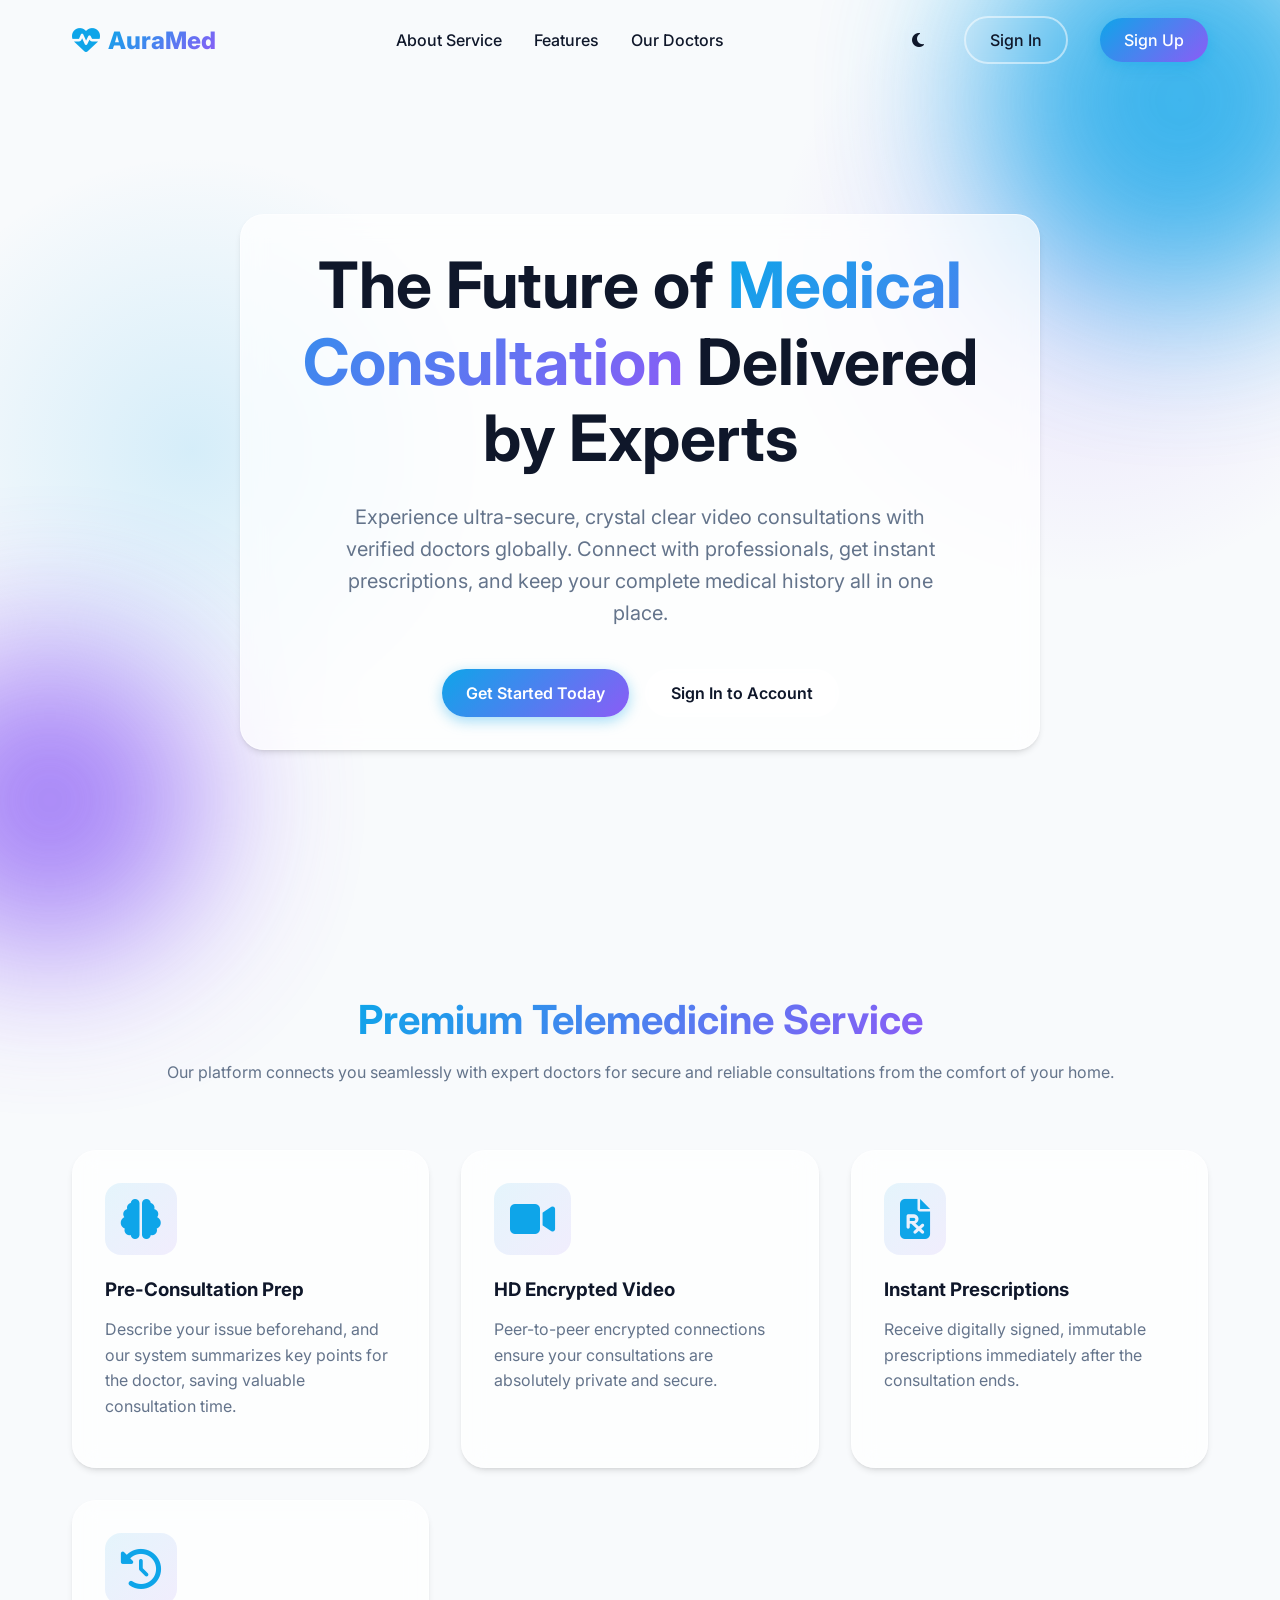
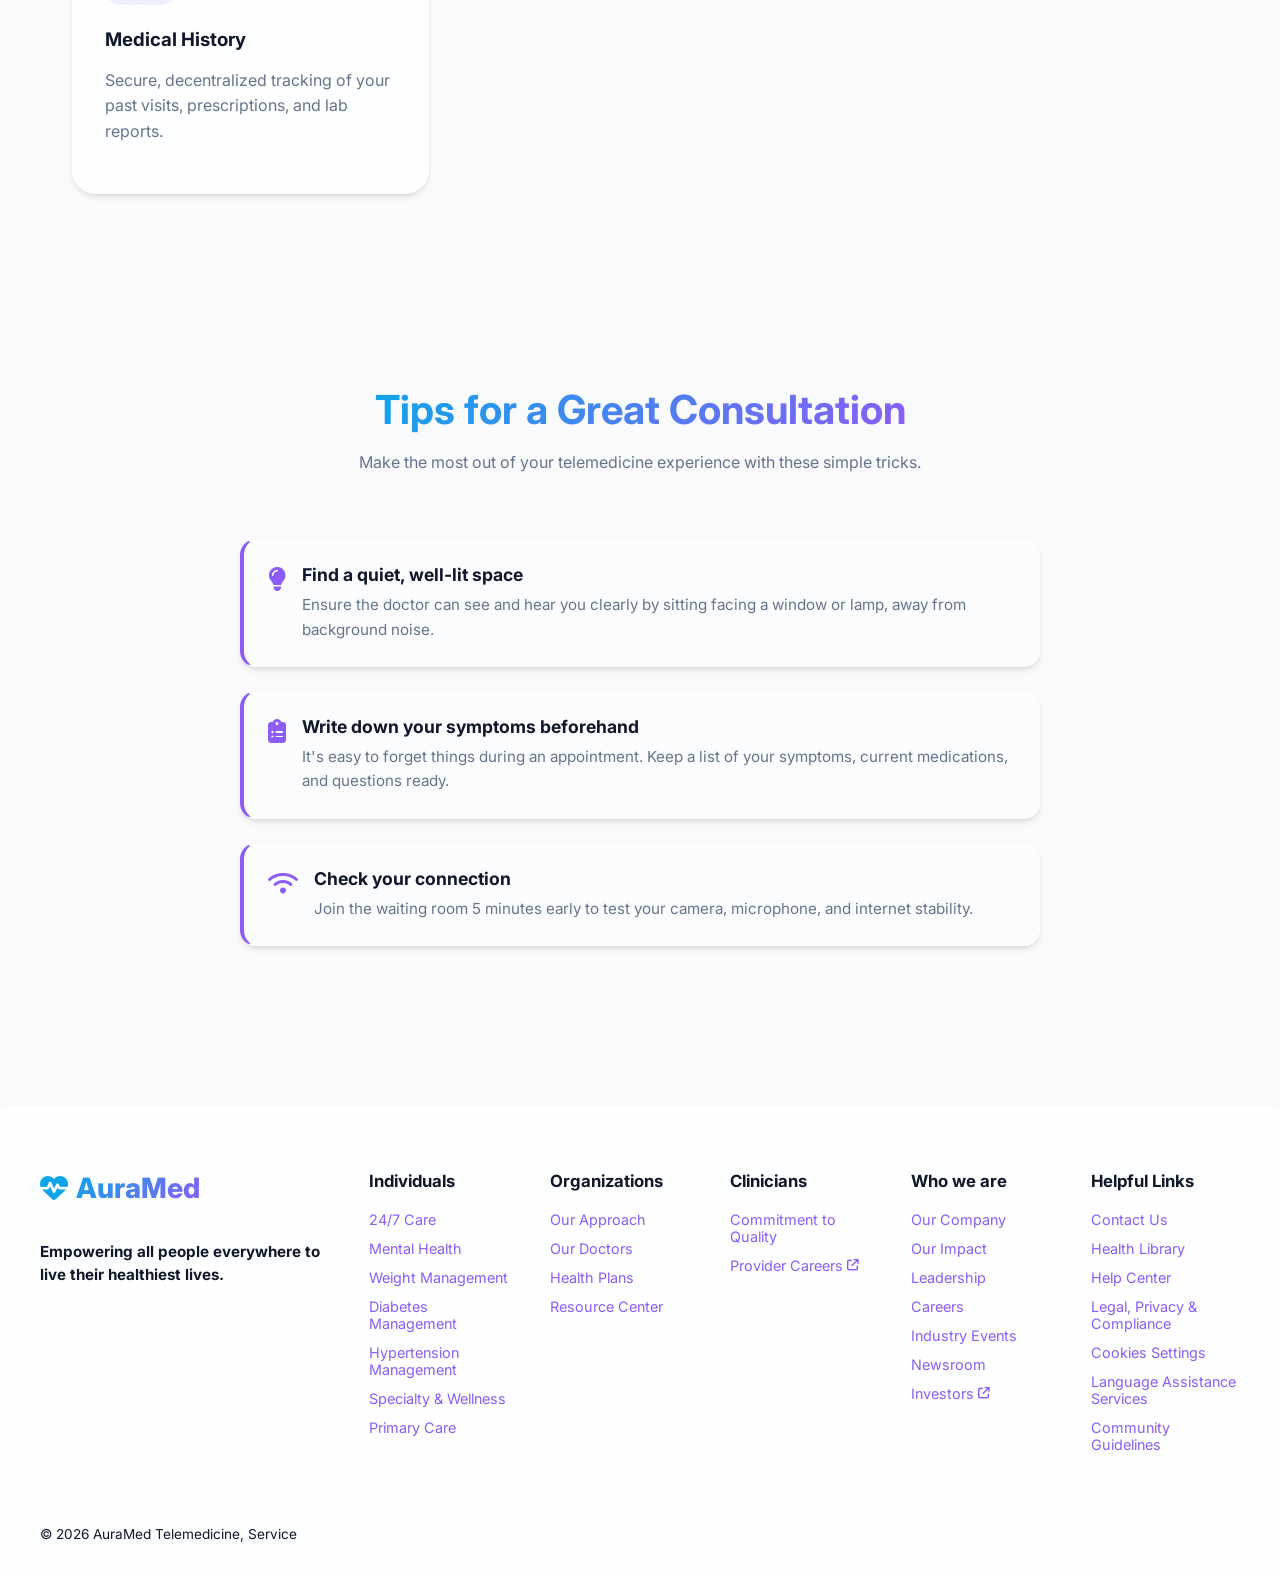
==== Frontend/index.html @ 3c9818bf "feat: Initial commit of AuraMed Telemedicine Platform - Added frontend HTML files for index, login, " ====
<!DOCTYPE html>
<html lang="en">
<head>
    <meta charset="UTF-8">
    <meta name="viewport" content="width=device-width, initial-scale=1.0">
    <title>AuraMed - Telemedicine Video Consultation Platform</title>
    
    <!-- Google Fonts -->
    <link rel="preconnect" href="https://fonts.googleapis.com">
    <link rel="preconnect" href="https://fonts.gstatic.com" crossorigin>
    <link href="https://fonts.googleapis.com/css2?family=Inter:wght@300;400;500;600;700;800&display=swap" rel="stylesheet">
    
    <!-- FontAwesome for Icons -->
    <link rel="stylesheet" href="https://cdnjs.cloudflare.com/ajax/libs/font-awesome/6.4.0/css/all.min.css">
    
    <!-- Main Styles -->
    <link rel="stylesheet" href="css/style.css">
</head>
<body data-theme="light">
    <!-- Animated Background Blobs -->
    <div class="blob blob-1"></div>
    <div class="blob blob-2"></div>

    <!-- Navigation Bar -->
    <nav id="navbar">
        <div class="nav-container">
            <a href="index.html" class="logo">
                <i class="fa-solid fa-heart-pulse"></i>
                <span class="text-gradient">AuraMed</span>
            </a>
            
            <div class="nav-links">
                <a href="#about">About Service</a>
                <a href="#features">Features</a>
                <a href="#doctors">Our Doctors</a>
            </div>
            
            <div class="nav-links">
                <button id="theme-toggle" class="btn btn-outline" style="border: none; padding: 0.5rem;"><i class="fa-solid fa-moon"></i></button>
                <a href="login.html" class="btn btn-outline">Sign In</a>
                <a href="signup.html" class="btn btn-primary">Sign Up</a>
            </div>
        </div>
    </nav>

    <!-- Hero Section -->
    <section class="hero" id="home">
        <div class="hero-content glass-card glass">
            <h1>The Future of <span class="text-gradient">Medical Consultation</span> Delivered by Experts</h1>
            <p>Experience ultra-secure, crystal clear video consultations with verified doctors globally. Connect with professionals, get instant prescriptions, and keep your complete medical history all in one place.</p>
            <div class="hero-buttons">
                <a href="signup.html" class="btn btn-primary">Get Started Today</a>
                <a href="login.html" class="btn btn-outline">Sign In to Account</a>
            </div>
        </div>
    </section>

    <!-- Medical Service About Section -->
    <section class="features" id="about">
        <div class="section-title">
            <h2><span class="text-gradient">Premium Telemedicine Service</span></h2>
            <p>Our platform connects you seamlessly with expert doctors for secure and reliable consultations from the comfort of your home.</p>
        </div>
        
        <div class="features-grid">
            <div class="feature-card glass-card glass">
                <i class="fa-solid fa-brain"></i>
                <h3>Pre-Consultation Prep</h3>
                <p>Describe your issue beforehand, and our system summarizes key points for the doctor, saving valuable consultation time.</p>
            </div>
            <div class="feature-card glass-card glass">
                <i class="fa-solid fa-video"></i>
                <h3>HD Encrypted Video</h3>
                <p>Peer-to-peer encrypted connections ensure your consultations are absolutely private and secure.</p>
            </div>
            <div class="feature-card glass-card glass">
                <i class="fa-solid fa-file-prescription"></i>
                <h3>Instant Prescriptions</h3>
                <p>Receive digitally signed, immutable prescriptions immediately after the consultation ends.</p>
            </div>
            <div class="feature-card glass-card glass">
                <i class="fa-solid fa-clock-rotate-left"></i>
                <h3>Medical History</h3>
                <p>Secure, decentralized tracking of your past visits, prescriptions, and lab reports.</p>
            </div>
        </div>
    </section>

    <!-- Patient Tips Series -->
    <section class="features" id="tips">
        <div class="section-title">
            <h2><span class="text-gradient">Tips for a Great Consultation</span></h2>
            <p>Make the most out of your telemedicine experience with these simple tricks.</p>
        </div>
        
        <div class="tips-grid">
            <div class="tip-item glass">
                <i class="fa-solid fa-lightbulb"></i>
                <div class="tip-item-content">
                    <h3>Find a quiet, well-lit space</h3>
                    <p>Ensure the doctor can see and hear you clearly by sitting facing a window or lamp, away from background noise.</p>
                </div>
            </div>
            <div class="tip-item glass">
                <i class="fa-solid fa-clipboard-list"></i>
                <div class="tip-item-content">
                    <h3>Write down your symptoms beforehand</h3>
                    <p>It's easy to forget things during an appointment. Keep a list of your symptoms, current medications, and questions ready.</p>
                </div>
            </div>
            <div class="tip-item glass">
                <i class="fa-solid fa-wifi"></i>
                <div class="tip-item-content">
                    <h3>Check your connection</h3>
                    <p>Join the waiting room 5 minutes early to test your camera, microphone, and internet stability.</p>
                </div>
            </div>
        </div>
    </section>

    <!-- Footer -->
    <footer class="main-footer">
        <div class="footer-container">
            <div class="footer-col brand-col">
                <a href="index.html" class="logo">
                    <i class="fa-solid fa-heart-pulse"></i>
                    <span class="text-gradient">AuraMed</span>
                </a>
                <div class="mission-text">
                    <strong>Empowering all people everywhere to live their healthiest lives.</strong>
                </div>
            </div>
            
            <div class="footer-col">
                <h4>Individuals</h4>
                <a href="#">24/7 Care</a>
                <a href="#">Mental Health</a>
                <a href="#">Weight Management</a>
                <a href="#">Diabetes Management</a>
                <a href="#">Hypertension Management</a>
                <a href="#">Specialty & Wellness</a>
                <a href="#">Primary Care</a>
            </div>

            <div class="footer-col">
                <h4>Organizations</h4>
                <a href="#">Our Approach</a>
                <a href="#">Our Doctors</a>
                <a href="#">Health Plans</a>
                <a href="#">Resource Center</a>
            </div>

            <div class="footer-col">
                <h4>Clinicians</h4>
                <a href="#">Commitment to Quality</a>
                <a href="#">Provider Careers <i class="fa-solid fa-arrow-up-right-from-square" style="font-size: 0.8em; margin-left: 4px;"></i></a>
            </div>

            <div class="footer-col">
                <h4>Who we are</h4>
                <a href="#">Our Company</a>
                <a href="#">Our Impact</a>
                <a href="#">Leadership</a>
                <a href="#">Careers</a>
                <a href="#">Industry Events</a>
                <a href="#">Newsroom</a>
                <a href="#">Investors <i class="fa-solid fa-arrow-up-right-from-square" style="font-size: 0.8em; margin-left: 4px;"></i></a>
            </div>

            <div class="footer-col">
                <h4>Helpful Links</h4>
                <a href="#">Contact Us</a>
                <a href="#">Health Library</a>
                <a href="#">Help Center</a>
                <a href="#">Legal, Privacy & Compliance</a>
                <a href="#">Cookies Settings</a>
                <a href="#">Language Assistance Services</a>
                <a href="#">Community Guidelines</a>
            </div>
        </div>
        
        <div class="footer-bottom-bar">
            &copy; <script>document.write(new Date().getFullYear())</script> AuraMed Telemedicine, Service
        </div>
    </footer>

    <!-- Scripts -->
    <script src="js/main.js"></script>
</body>
</html>
---- Frontend/css/style.css ----
:root {
  --primary: #0ea5e9;
  --primary-hover: #0284c7;
  --secondary: #8b5cf6;
  --accent: #2dd4bf;
  --background: #f8fafc;
  --surface: rgba(255, 255, 255, 0.7);
  --glass-border: rgba(255, 255, 255, 0.5);
  --text-main: #0f172a;
  --text-muted: #64748b;
  --shadow-sm: 0 1px 2px 0 rgb(0 0 0 / 0.05);
  --shadow-md: 0 4px 6px -1px rgb(0 0 0 / 0.1), 0 2px 4px -2px rgb(0 0 0 / 0.1);
  --shadow-lg: 0 10px 15px -3px rgb(0 0 0 / 0.1), 0 4px 6px -4px rgb(0 0 0 / 0.1);
  --shadow-glow: 0 0 20px rgba(14, 165, 233, 0.3);
  --radius-md: 0.5rem;
  --radius-lg: 1rem;
  --radius-xl: 1.5rem;
}

[data-theme="dark"] {
  --primary: #38bdf8;
  --primary-hover: #0ea5e9;
  --secondary: #a78bfa;
  --accent: #2dd4bf;
  --background: #0f172a;
  --surface: rgba(30, 41, 59, 0.7);
  --glass-border: rgba(255, 255, 255, 0.1);
  --text-main: #f8fafc;
  --text-muted: #94a3b8;
  --shadow-glow: 0 0 30px rgba(56, 189, 248, 0.2);
}

* {
  margin: 0;
  padding: 0;
  box-sizing: border-box;
  font-family: 'Inter', -apple-system, BlinkMacSystemFont, "Segoe UI", Roboto, Helvetica, Arial, sans-serif;
}

body {
  background-color: var(--background);
  color: var(--text-main);
  min-height: 100vh;
  overflow-x: hidden;
  transition: background-color 0.3s ease, color 0.3s ease;
  background-image: 
    radial-gradient(circle at 15% 50%, rgba(14, 165, 233, 0.15), transparent 25%),
    radial-gradient(circle at 85% 30%, rgba(139, 92, 246, 0.15), transparent 25%);
  background-attachment: fixed;
}

a {
  text-decoration: none;
  color: inherit;
}

/* Glassmorphism Utilities */
.glass {
  background: var(--surface);
  backdrop-filter: blur(12px);
  -webkit-backdrop-filter: blur(12px);
  border: 1px solid var(--glass-border);
  box-shadow: var(--shadow-md);
}

.glass-card {
  border-radius: var(--radius-xl);
  padding: 2rem;
  transition: transform 0.3s ease, box-shadow 0.3s ease;
}

.glass-card:hover {
  transform: translateY(-5px);
  box-shadow: var(--shadow-lg), var(--shadow-glow);
}

/* Typography */
h1, h2, h3, h4, h5, h6 {
  font-weight: 700;
  line-height: 1.2;
  margin-bottom: 1rem;
}

.text-gradient {
  background: linear-gradient(135deg, var(--primary), var(--secondary));
  -webkit-background-clip: text;
  -webkit-text-fill-color: transparent;
  background-clip: text;
}

p {
  color: var(--text-muted);
  line-height: 1.6;
  margin-bottom: 1rem;
}

/* Buttons */
.btn {
  display: inline-flex;
  align-items: center;
  justify-content: center;
  padding: 0.75rem 1.5rem;
  border-radius: 9999px;
  font-weight: 600;
  cursor: pointer;
  transition: all 0.3s cubic-bezier(0.4, 0, 0.2, 1);
  border: none;
  font-size: 1rem;
}

.btn-primary {
  background: linear-gradient(135deg, var(--primary), var(--secondary));
  color: white;
  box-shadow: 0 4px 14px 0 rgba(14, 165, 233, 0.39);
}

.btn-primary:hover {
  transform: translateY(-2px);
  box-shadow: 0 6px 20px rgba(14, 165, 233, 0.23);
  background: linear-gradient(135deg, var(--primary-hover), #7c3aed);
}

.btn-outline {
  background: transparent;
  color: var(--text-main);
  border: 2px solid var(--glass-border);
  backdrop-filter: blur(4px);
}

.btn-outline:hover {
  background: var(--surface);
  border-color: var(--primary);
  color: var(--primary);
}

/* Navigation */
nav {
  position: fixed;
  top: 0;
  width: 100%;
  z-index: 1000;
  padding: 1rem 0;
  transition: all 0.3s ease;
}

nav.scrolled {
  background: var(--surface);
  backdrop-filter: blur(16px);
  border-bottom: 1px solid var(--glass-border);
  padding: 0.75rem 0;
  box-shadow: var(--shadow-sm);
}

.nav-container {
  max-width: 1200px;
  margin: 0 auto;
  display: flex;
  justify-content: space-between;
  align-items: center;
  padding: 0 2rem;
}

.logo {
  font-size: 1.5rem;
  font-weight: 800;
  display: flex;
  align-items: center;
  gap: 0.5rem;
}

.logo i {
  color: var(--primary);
  font-size: 1.75rem;
}

.nav-links {
  display: flex;
  gap: 2rem;
  align-items: center;
}

.nav-links a {
  font-weight: 500;
  transition: color 0.2s ease;
}

.nav-links a:hover {
  color: var(--primary);
}

/* Hero Section */
.hero {
  min-height: 100vh;
  display: flex;
  align-items: center;
  justify-content: center;
  padding: 6rem 2rem 2rem;
  position: relative;
  overflow: hidden;
}

.hero-content {
  max-width: 800px;
  text-align: center;
  z-index: 10;
  animation: fadeIn 1s ease-out;
}

.hero h1 {
  font-size: clamp(2.5rem, 5vw, 4.5rem);
  margin-bottom: 1.5rem;
}

.hero p {
  font-size: 1.25rem;
  max-width: 600px;
  margin: 0 auto 2.5rem;
}

.hero-buttons {
  display: flex;
  gap: 1rem;
  justify-content: center;
}

.blob {
  position: absolute;
  filter: blur(80px);
  z-index: -1;
  opacity: 0.8;
  animation: float 20s infinite alternate;
}

.blob-1 {
  background: var(--primary);
  width: 400px;
  height: 400px;
  border-radius: 50%;
  top: -100px;
  right: -100px;
}

.blob-2 {
  background: var(--secondary);
  width: 300px;
  height: 300px;
  border-radius: 50%;
  bottom: -50px;
  left: -100px;
  animation-delay: -10s;
}

/* Features Section */
.features {
  padding: 6rem 2rem;
  max-width: 1200px;
  margin: 0 auto;
}

.section-title {
  text-align: center;
  margin-bottom: 4rem;
}

.section-title h2 {
  font-size: 2.5rem;
}

.features-grid {
  display: grid;
  grid-template-columns: repeat(auto-fit, minmax(300px, 1fr));
  gap: 2rem;
}

.feature-card i {
  font-size: 2.5rem;
  color: var(--primary);
  margin-bottom: 1.5rem;
  background: linear-gradient(135deg, rgba(14, 165, 233, 0.1), rgba(139, 92, 246, 0.1));
  padding: 1rem;
  border-radius: var(--radius-lg);
  display: inline-block;
}

/* Authentication Pages */
.auth-container {
  min-height: 100vh;
  display: flex;
  align-items: center;
  justify-content: center;
  padding: 2rem;
}

.auth-card {
  width: 100%;
  max-width: 480px;
  text-align: center;
}

.auth-card .logo {
  justify-content: center;
  margin-bottom: 2rem;
}

.auth-form {
  display: flex;
  flex-direction: column;
  gap: 1.5rem;
  text-align: left;
}

.form-group {
  display: flex;
  flex-direction: column;
  gap: 0.5rem;
}

.form-group label {
  font-weight: 500;
  font-size: 0.9rem;
}

.form-group input, .form-group select {
  width: 100%;
  padding: 0.75rem 1rem;
  border: 1px solid var(--glass-border);
  border-radius: var(--radius-md);
  background: rgba(255, 255, 255, 0.5);
  color: var(--text-main);
  font-size: 1rem;
  transition: all 0.3s ease;
  backdrop-filter: blur(4px);
}
[data-theme="dark"] .form-group input, [data-theme="dark"] .form-group select {
   background: rgba(0, 0, 0, 0.2);
}

.form-group input:focus, .form-group select:focus {
  outline: none;
  border-color: var(--primary);
  box-shadow: 0 0 0 3px rgba(14, 165, 233, 0.2);
  background: var(--surface);
}

.form-options {
  display: flex;
  justify-content: space-between;
  font-size: 0.9rem;
}

.form-options a {
  color: var(--primary);
  font-weight: 500;
}

.auth-card .btn {
  width: 100%;
  margin-top: 1rem;
}

.auth-footer {
  margin-top: 2rem;
  font-size: 0.9rem;
}

.auth-footer a {
  color: var(--primary);
  font-weight: 600;
}

/* Animations */
@keyframes fadeIn {
  from { opacity: 0; transform: translateY(20px); }
  to { opacity: 1; transform: translateY(0); }
}

@keyframes float {
  0% { transform: translate(0, 0) scale(1); }
  33% { transform: translate(30px, -50px) scale(1.1); }
  66% { transform: translate(-20px, 20px) scale(0.9); }
  100% { transform: translate(0, 0) scale(1); }
}

/* Responsive */
@media (max-width: 768px) {
  .nav-links {
    display: none; /* simple hidden nav on mobile for now */
  }
  
  .hero h1 {
    font-size: 2.5rem;
  }
  
  .hero-buttons {
    flex-direction: column;
  }
}

/* Footer Section */
.main-footer {
  background: var(--surface);
  backdrop-filter: blur(16px);
  border-top: 1px solid var(--glass-border);
  padding: 4rem 2rem 2rem;
  margin-top: 4rem;
}

.footer-container {
  max-width: 1200px;
  margin: 0 auto;
  display: grid;
  grid-template-columns: 2fr repeat(5, 1fr);
  gap: 2rem;
  align-items: start;
  text-align: left;
}

.footer-col {
  display: flex;
  flex-direction: column;
  gap: 0.75rem;
}

.footer-col h4 {
  font-size: 1.05rem;
  font-weight: 700;
  color: var(--text-main);
  margin-bottom: 0.5rem;
}

.footer-col a {
  color: var(--secondary);
  font-size: 0.9rem;
  transition: all 0.2s;
  display: flex;
  align-items: center;
}

.footer-col a:hover {
  color: var(--primary);
  text-decoration: underline;
}

.brand-col .logo {
  justify-content: flex-start;
  margin-bottom: 1.5rem;
  font-size: 1.75rem;
}

.company-address {
  font-size: 0.85rem;
  color: var(--text-main);
  line-height: 1.6;
  margin-bottom: 1.5rem;
}

.mission-text {
  font-size: 0.95rem;
  color: var(--text-main);
  line-height: 1.5;
}

.footer-bottom-bar {
  max-width: 1200px;
  margin: 3rem auto 0;
  padding-top: 1.5rem;
  font-size: 0.85rem;
  color: var(--text-main);
  border-top: 1px solid var(--glass-border);
  text-align: left;
}

/* Responsive Footer */
@media (max-width: 1024px) {
  .footer-container {
    grid-template-columns: 1fr 1fr 1fr;
  }
}
@media (max-width: 768px) {
  .footer-container {
    grid-template-columns: 1fr 1fr;
  }
}
@media (max-width: 480px) {
  .footer-container {
    grid-template-columns: 1fr;
  }
}

/* Tips Section */
.tips-grid {
  display: flex;
  flex-direction: column;
  gap: 1.5rem;
  max-width: 800px;
  margin: 0 auto;
}

.tip-item {
  display: flex;
  align-items: flex-start;
  gap: 1rem;
  padding: 1.5rem;
  background: rgba(255, 255, 255, 0.4);
  border-radius: var(--radius-lg);
  border-left: 4px solid var(--secondary);
  transition: transform 0.2s ease;
}

[data-theme="dark"] .tip-item {
  background: rgba(30, 41, 59, 0.4);
}

.tip-item:hover {
  transform: translateX(5px);
}

.tip-item i {
  font-size: 1.5rem;
  color: var(--secondary);
  margin-top: 0.2rem;
}

.tip-item-content h3 {
  font-size: 1.1rem;
  margin-bottom: 0.5rem;
}

.tip-item-content p {
  margin-bottom: 0;
  font-size: 0.95rem;
}
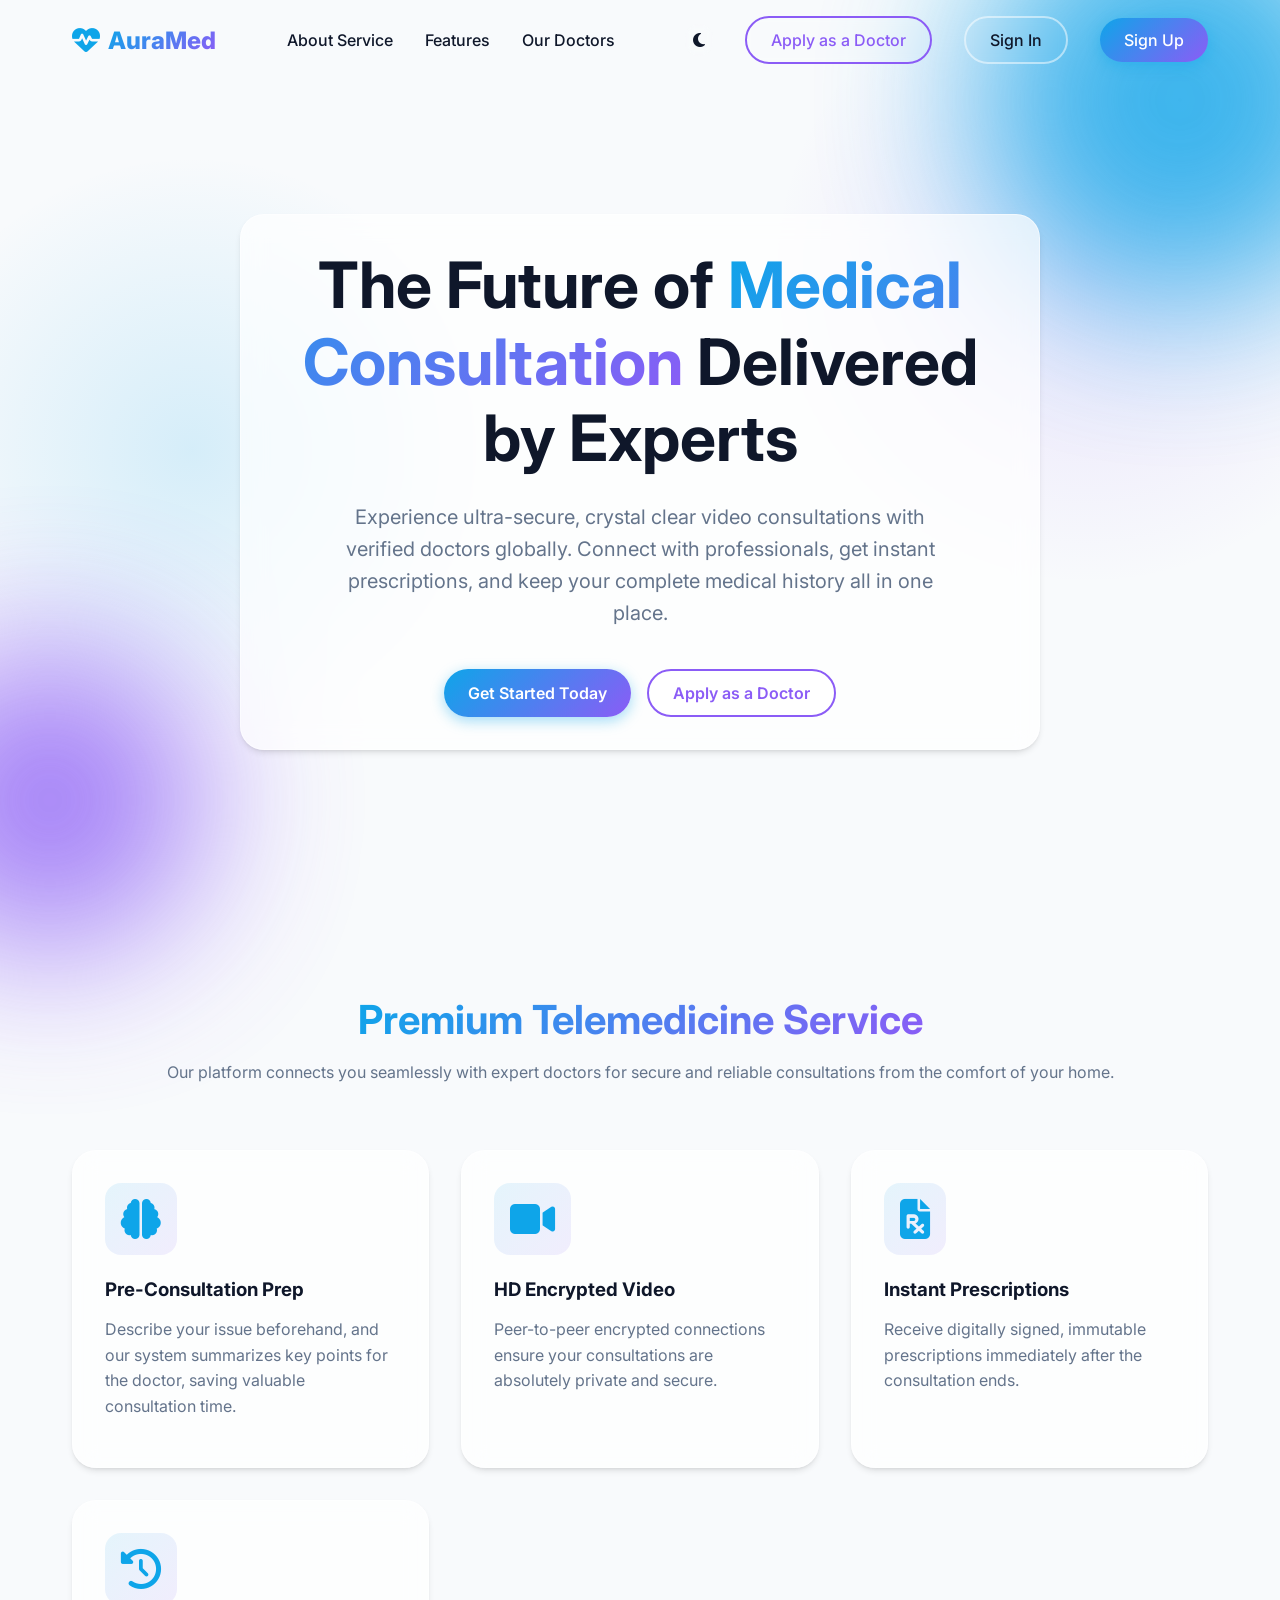
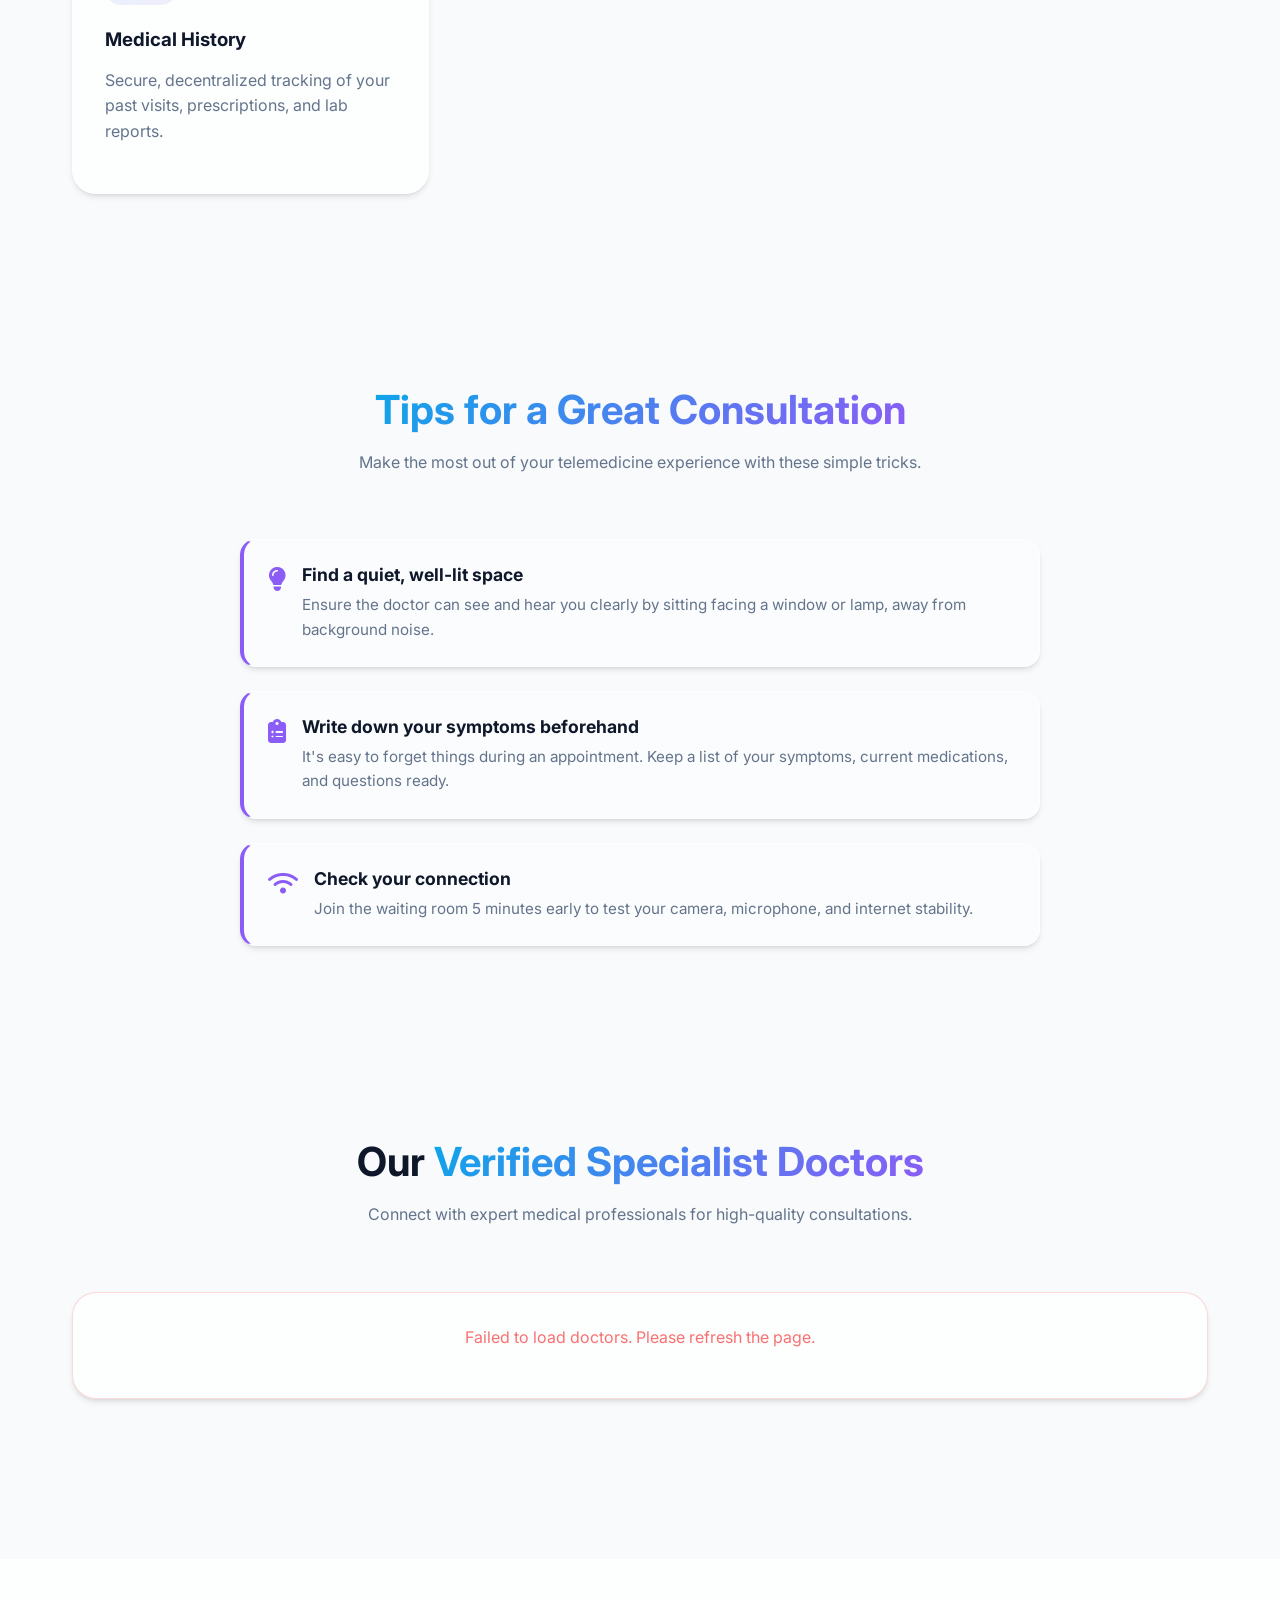
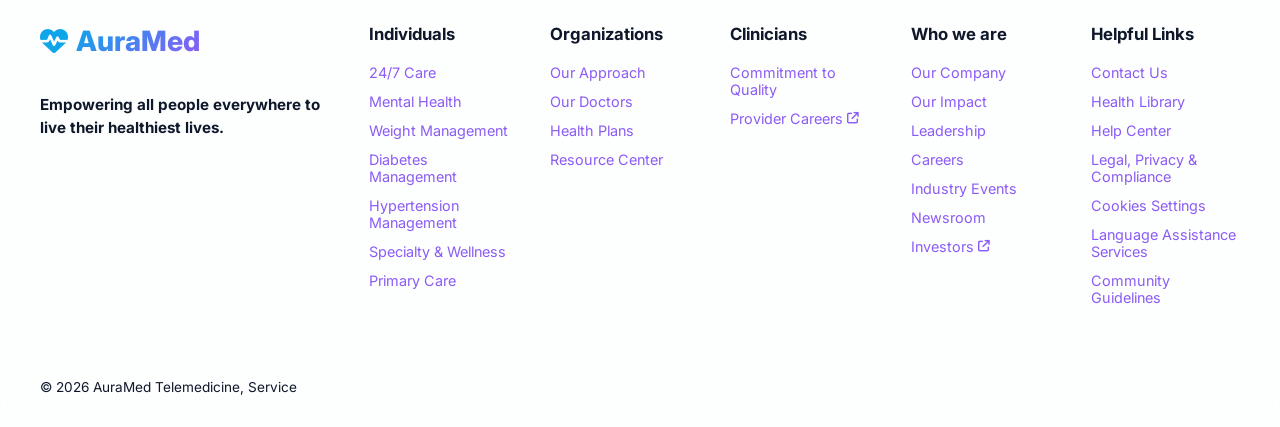
==== commit 2a38628c: "feat: Implement doctor application feature and dynamic doctor listing - Added a new section in the l" ====
--- a/Frontend/index.html
+++ b/Frontend/index.html
@@ -37,6 +37,7 @@
             
             <div class="nav-links">
                 <button id="theme-toggle" class="btn btn-outline" style="border: none; padding: 0.5rem;"><i class="fa-solid fa-moon"></i></button>
+                <a href="signup.html?role=doctor" class="btn btn-outline" style="border-color: var(--secondary); color: var(--secondary);">Apply as a Doctor</a>
                 <a href="login.html" class="btn btn-outline">Sign In</a>
                 <a href="signup.html" class="btn btn-primary">Sign Up</a>
             </div>
@@ -50,7 +51,7 @@
             <p>Experience ultra-secure, crystal clear video consultations with verified doctors globally. Connect with professionals, get instant prescriptions, and keep your complete medical history all in one place.</p>
             <div class="hero-buttons">
                 <a href="signup.html" class="btn btn-primary">Get Started Today</a>
-                <a href="login.html" class="btn btn-outline">Sign In to Account</a>
+                <a href="signup.html?role=doctor" class="btn btn-outline" style="border-color: var(--secondary); color: var(--secondary);">Apply as a Doctor</a>
             </div>
         </div>
     </section>
@@ -114,6 +115,20 @@
                     <h3>Check your connection</h3>
                     <p>Join the waiting room 5 minutes early to test your camera, microphone, and internet stability.</p>
                 </div>
+            </div>
+        </div>
+    </section>
+    
+    <!-- Dynamic Doctors Section -->
+    <section class="features" id="doctors">
+        <div class="section-title">
+            <h2>Our <span class="text-gradient">Verified Specialist Doctors</span></h2>
+            <p>Connect with expert medical professionals for high-quality consultations.</p>
+        </div>
+        <div class="features-grid" style="grid-template-columns: repeat(auto-fill, minmax(300px, 1fr));" id="doctors-list">
+            <!-- Dynamic content will be loaded here -->
+            <div class="glass-card glass" style="text-align: center; padding: 2rem; grid-column: 1 / -1;">
+                <p style="color: var(--text-muted);">Loading doctors...</p>
             </div>
         </div>
     </section>
@@ -186,5 +201,6 @@
 
     <!-- Scripts -->
     <script src="js/main.js"></script>
+    <script src="js/landing.js"></script>
 </body>
 </html>
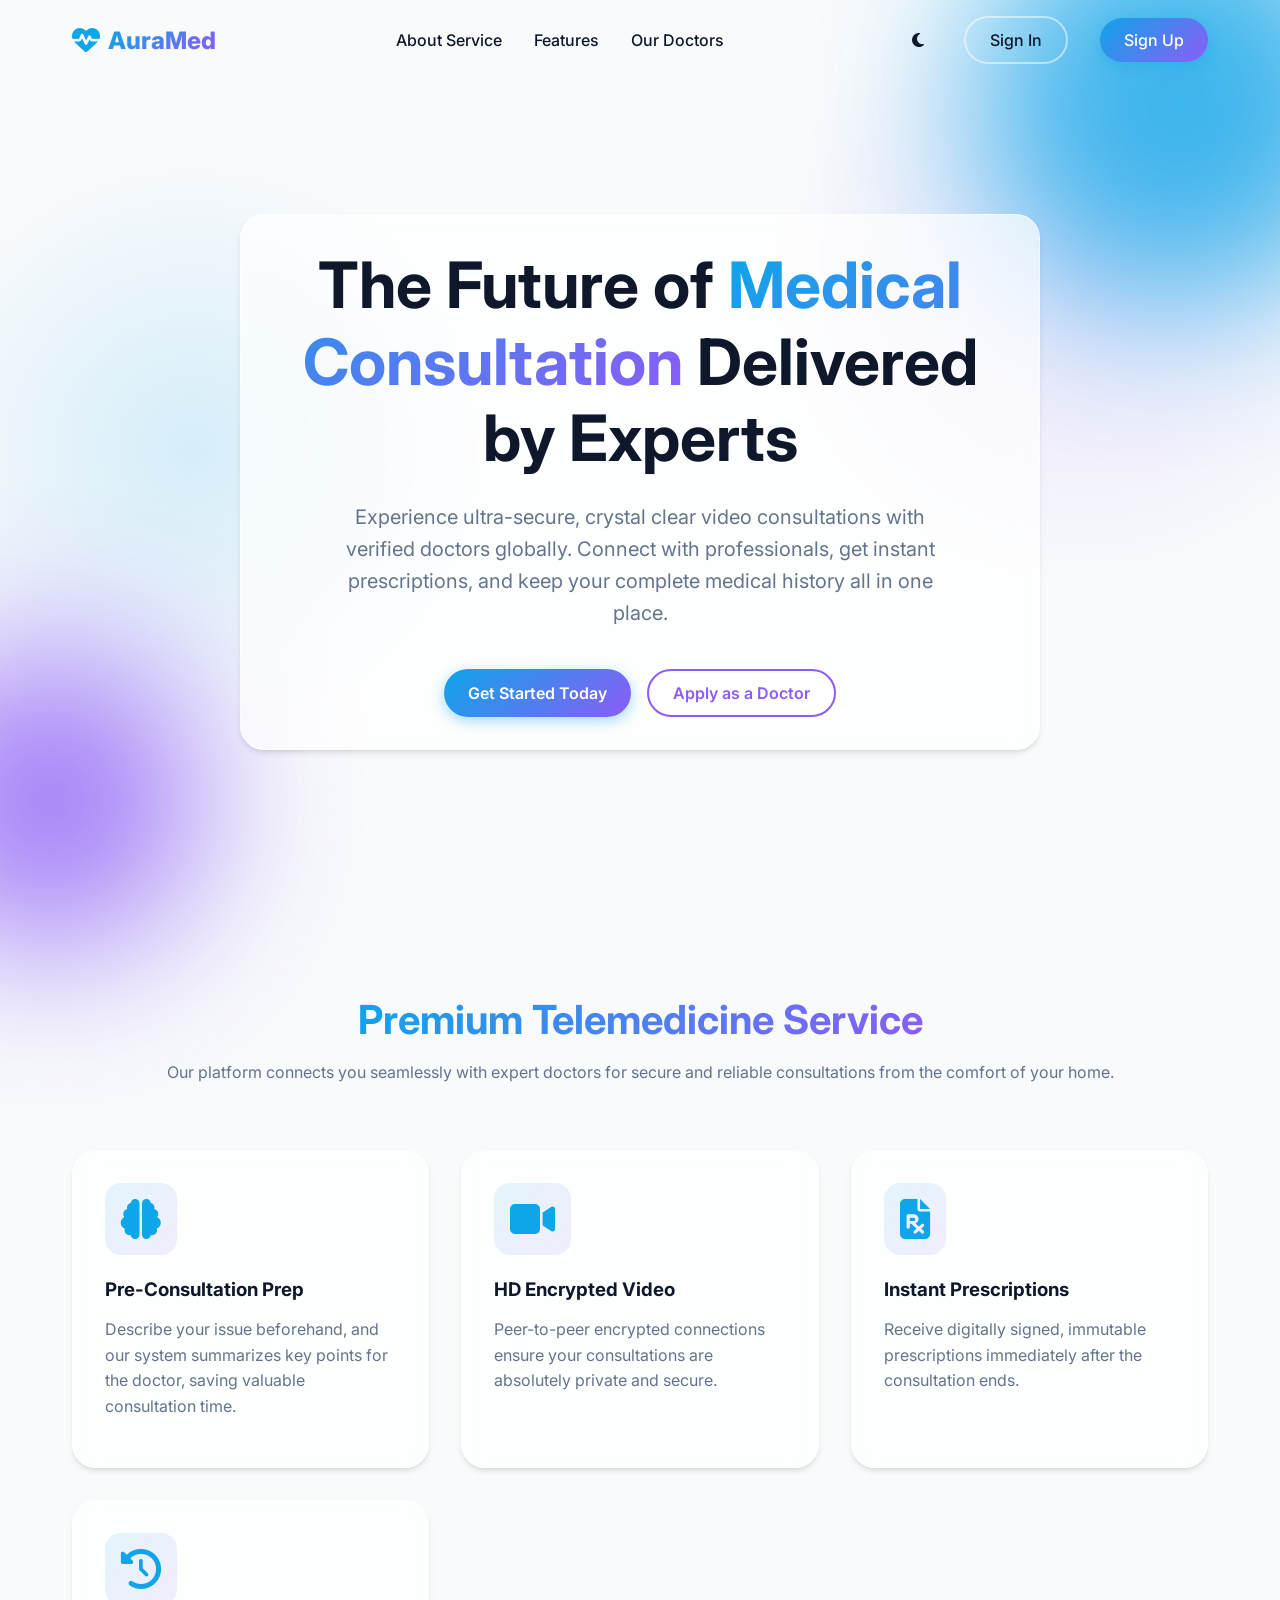
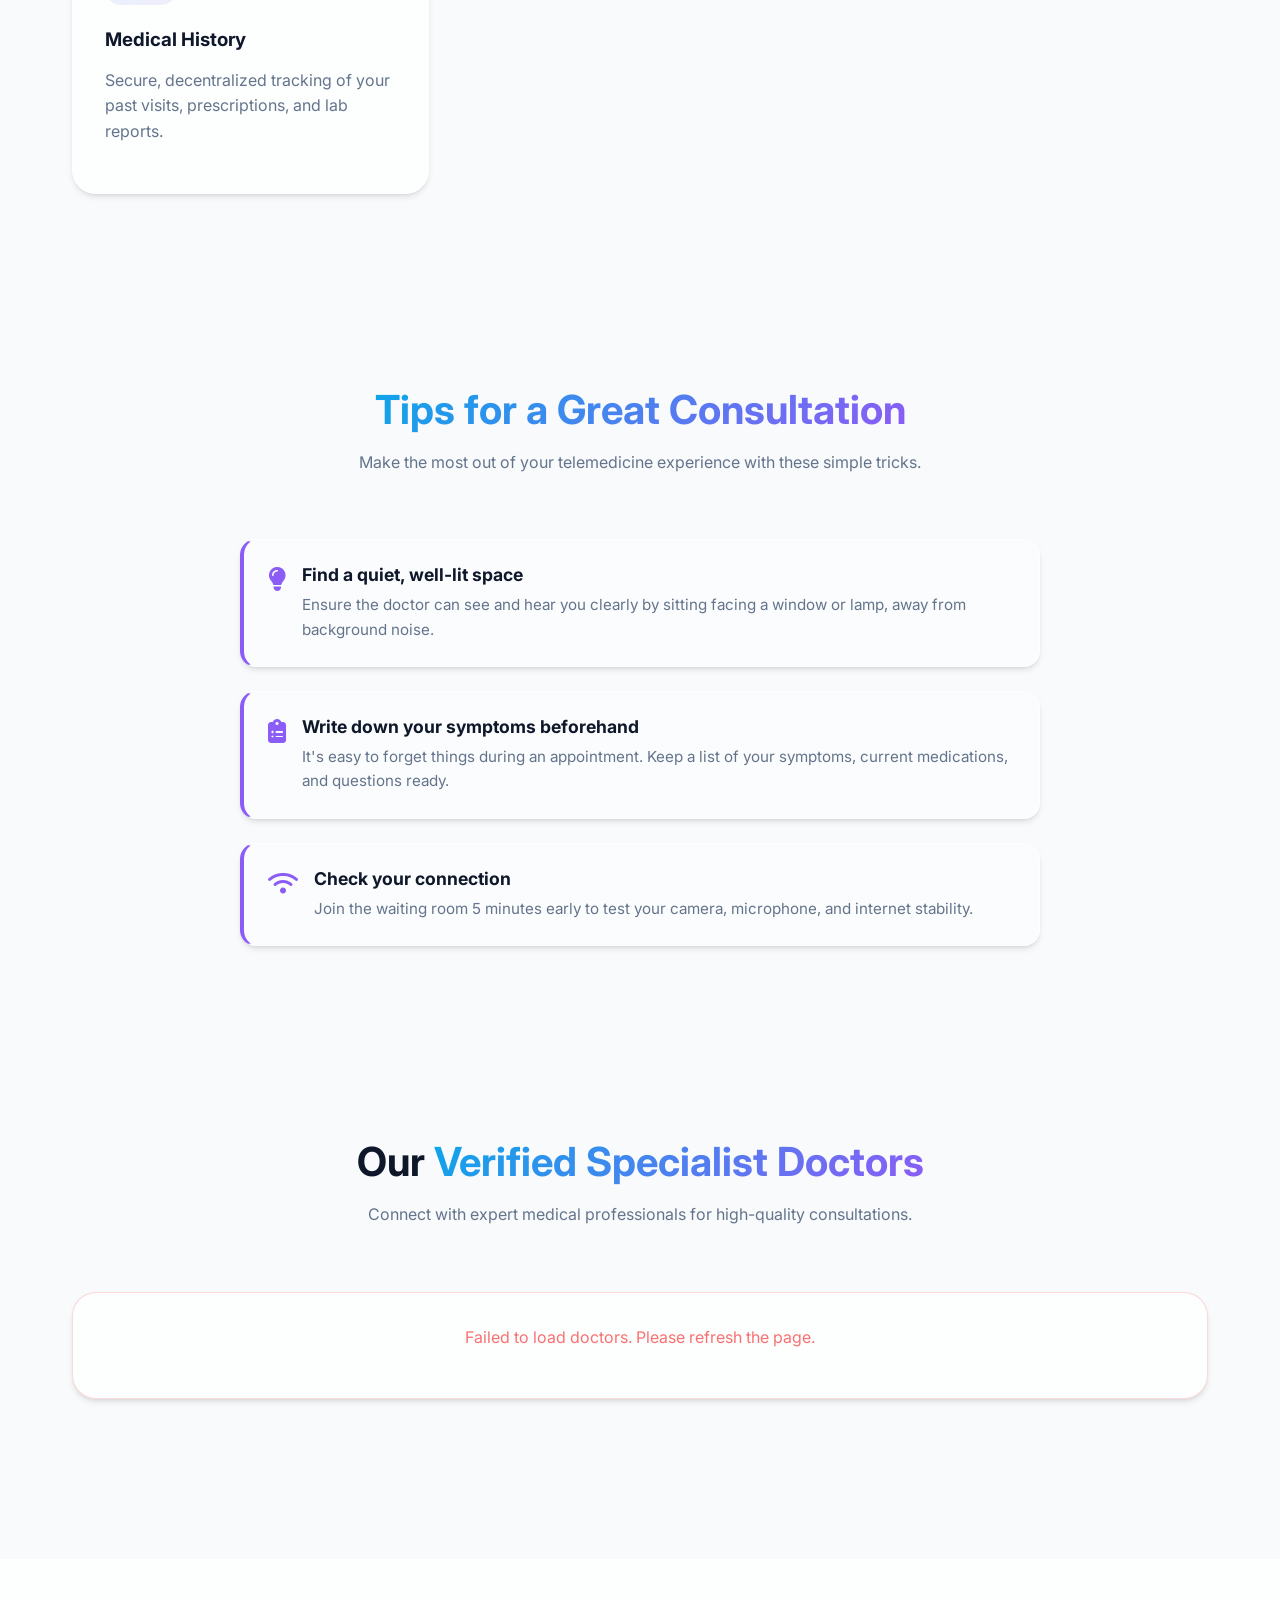
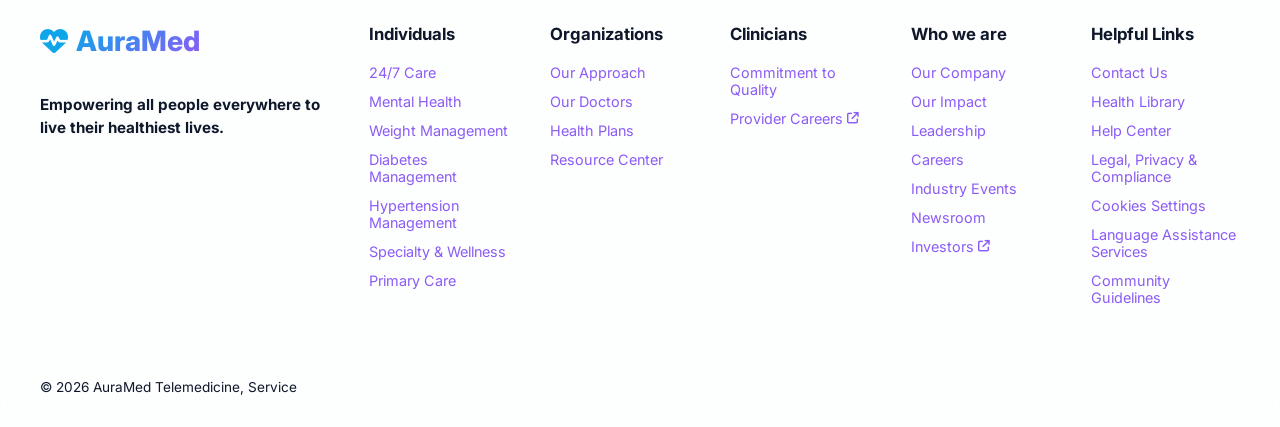
==== commit 269380f0: "feat: implement doctor registration and profile application flow with file upload support" ====
--- a/Frontend/index.html
+++ b/Frontend/index.html
@@ -37,7 +37,6 @@
             
             <div class="nav-links">
                 <button id="theme-toggle" class="btn btn-outline" style="border: none; padding: 0.5rem;"><i class="fa-solid fa-moon"></i></button>
-                <a href="signup.html?role=doctor" class="btn btn-outline" style="border-color: var(--secondary); color: var(--secondary);">Apply as a Doctor</a>
                 <a href="login.html" class="btn btn-outline">Sign In</a>
                 <a href="signup.html" class="btn btn-primary">Sign Up</a>
             </div>
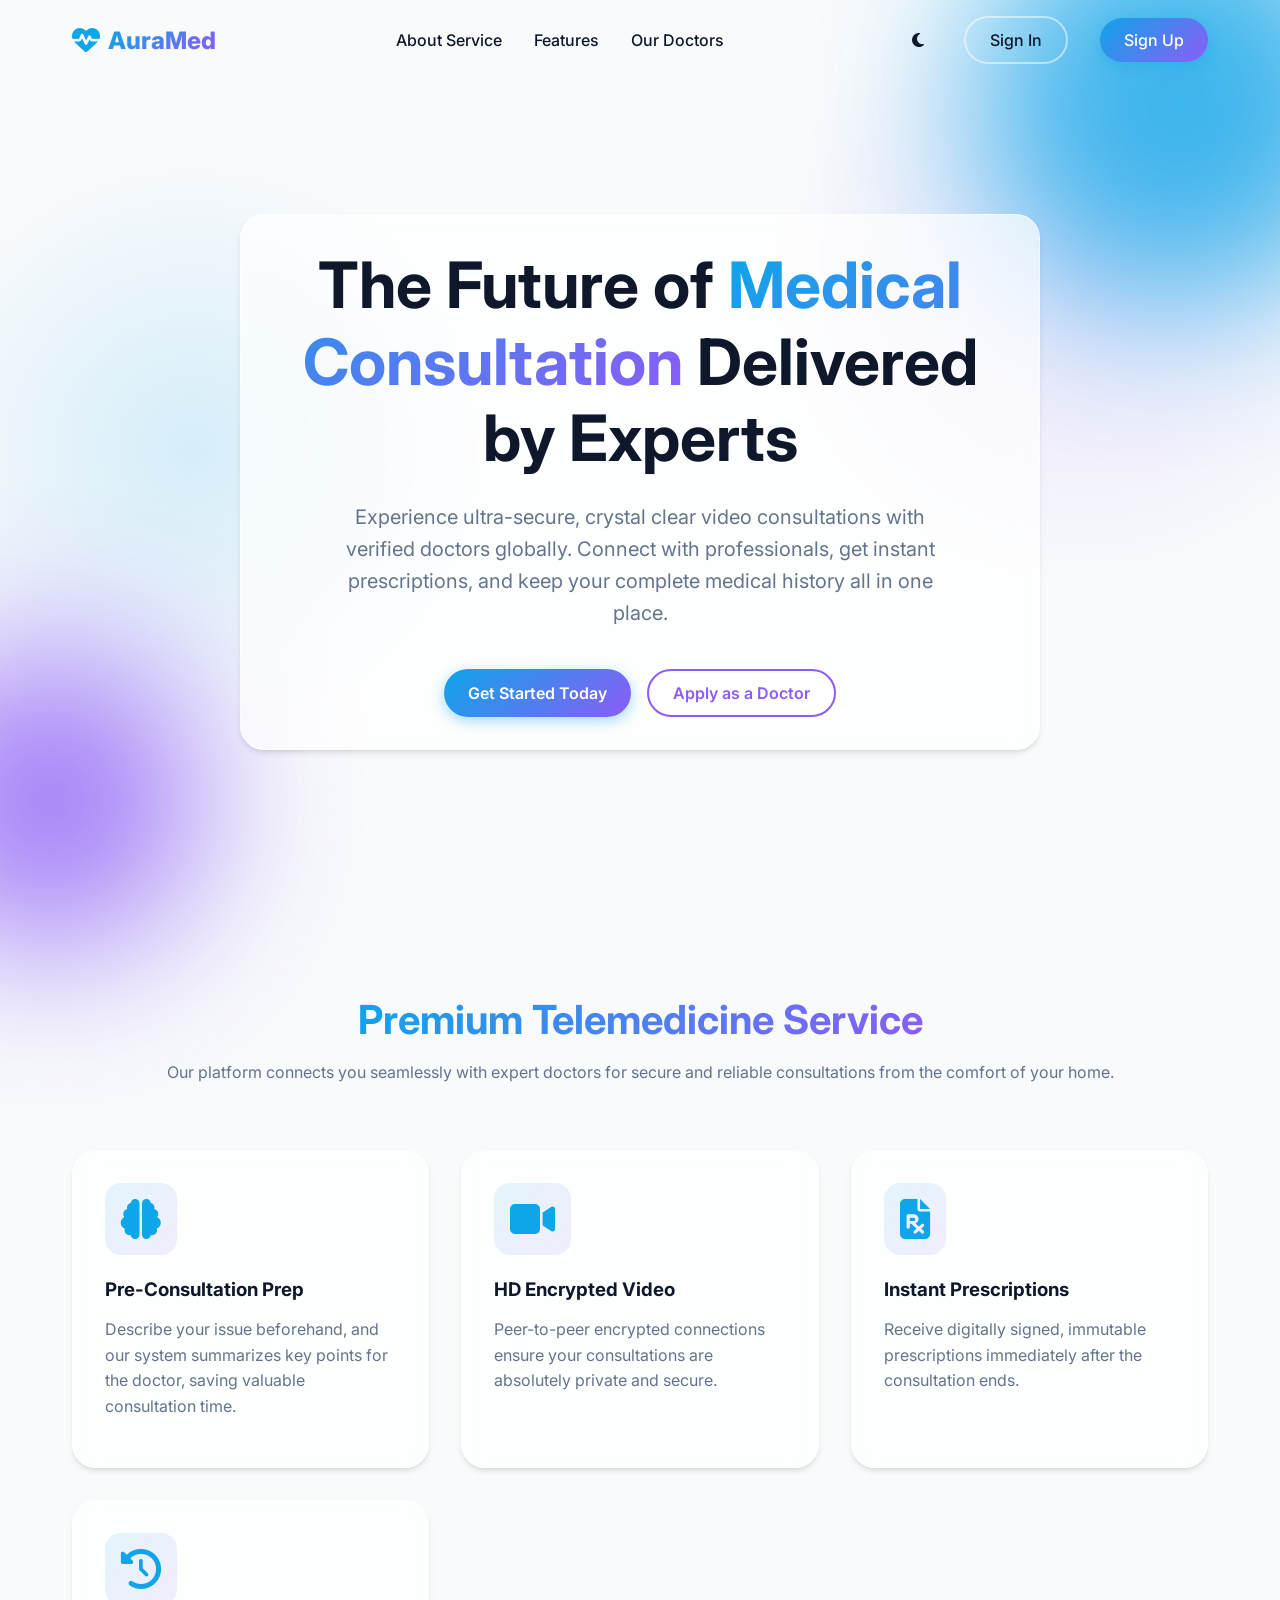
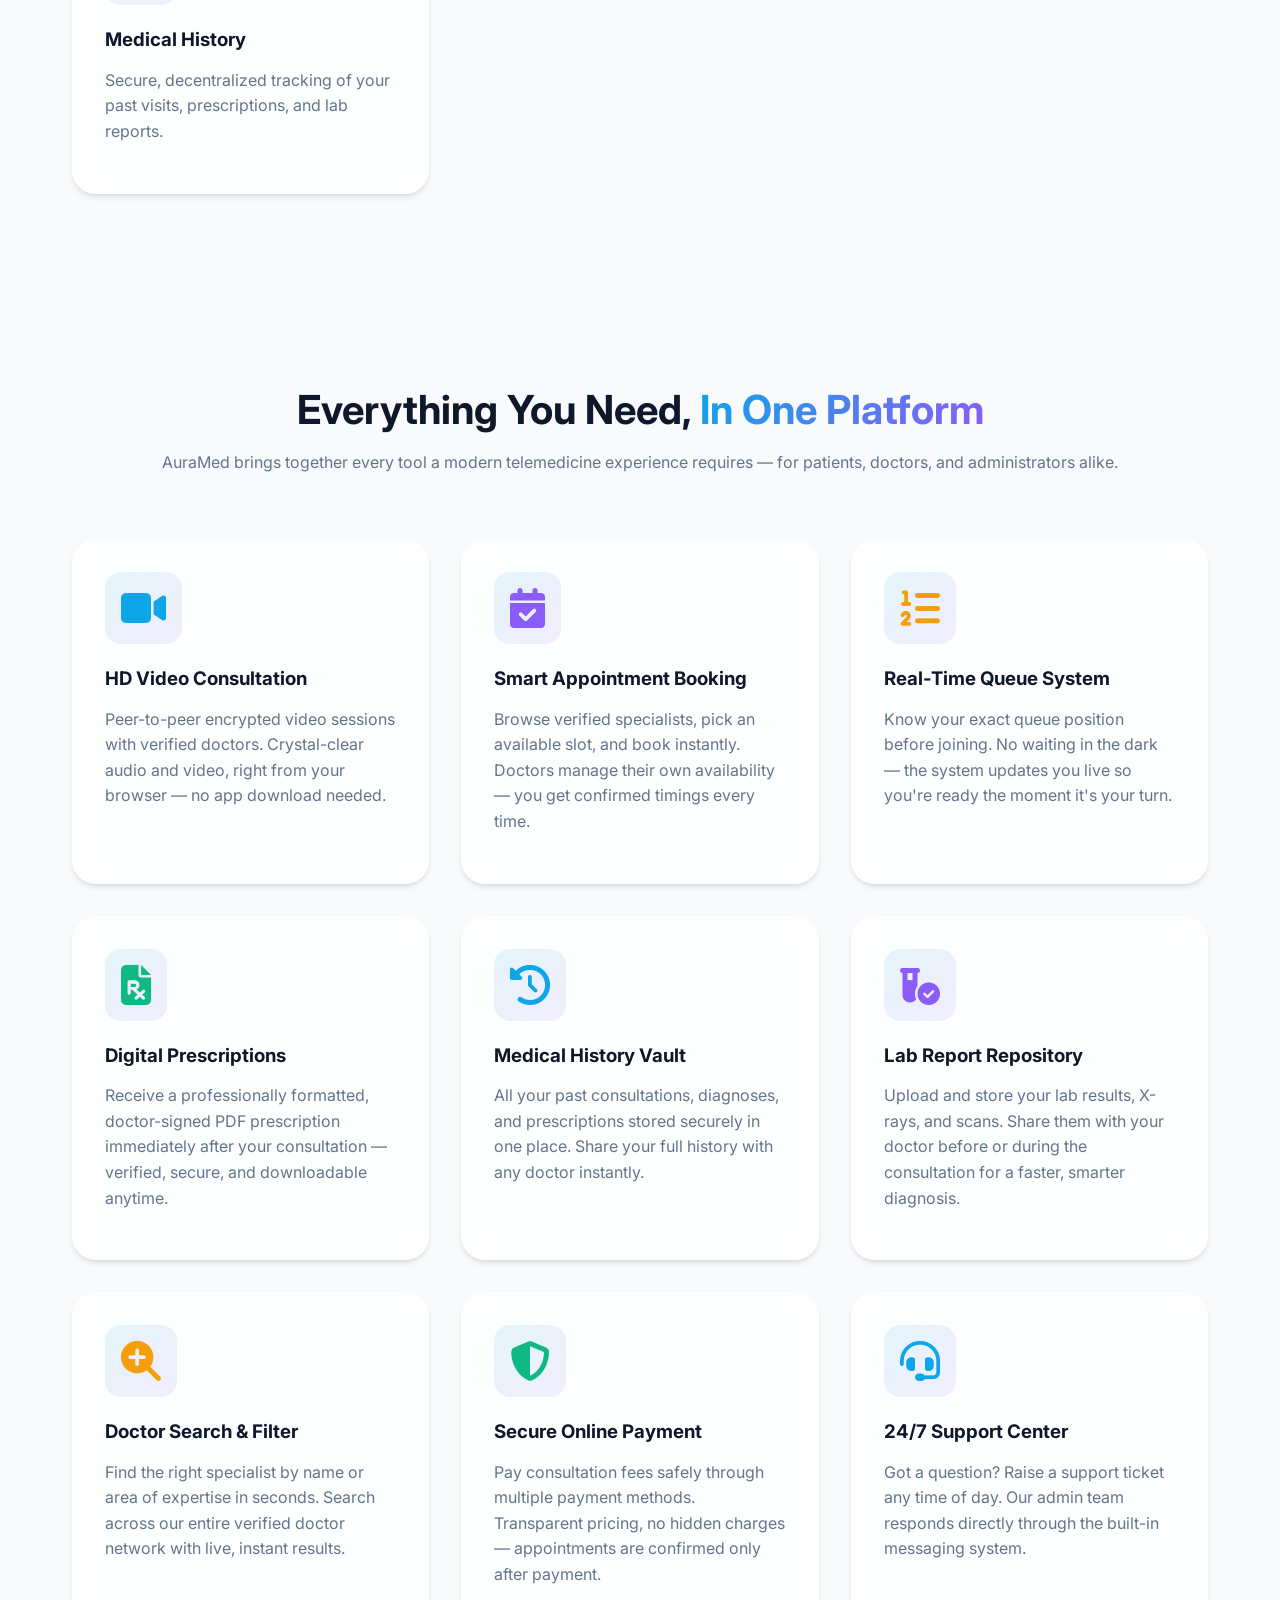
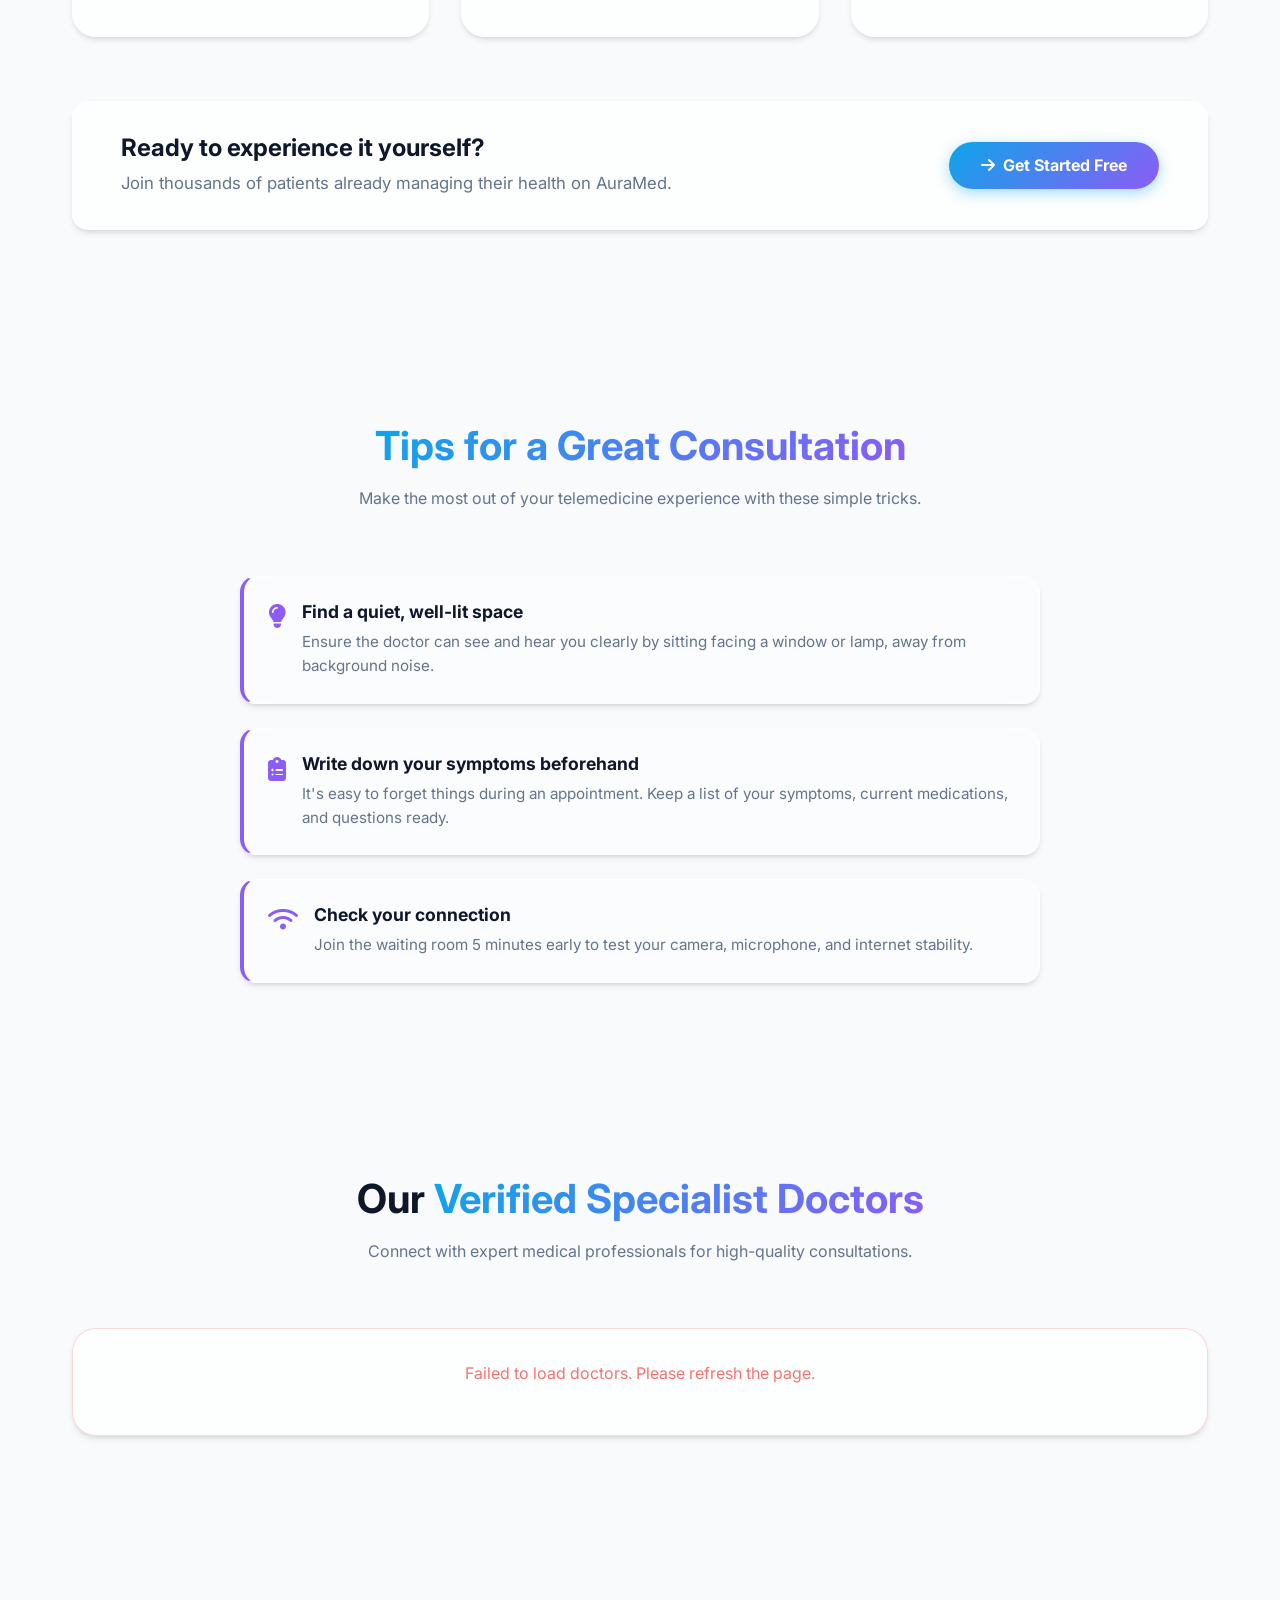
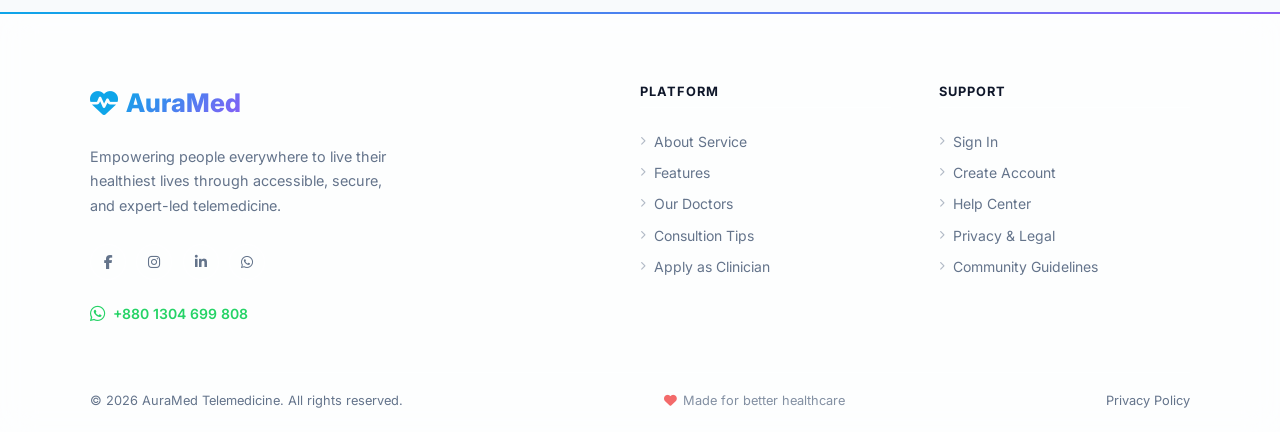
==== commit 70c9954d: "Fixed consultation feature problem" ====
--- a/Frontend/index.html
+++ b/Frontend/index.html
@@ -86,6 +86,94 @@
         </div>
     </section>
 
+    <!-- =====================================================
+         PLATFORM FEATURES SECTION  (fixes #features nav link)
+         ===================================================== -->
+    <section class="features" id="features">
+        <div class="section-title">
+            <h2>Everything You Need, <span class="text-gradient">In One Platform</span></h2>
+            <p>AuraMed brings together every tool a modern telemedicine experience requires — for patients, doctors, and administrators alike.</p>
+        </div>
+
+        <div class="features-grid" style="grid-template-columns: repeat(auto-fill, minmax(280px, 1fr));">
+
+            <!-- 1. Video Consultation -->
+            <div class="feature-card glass-card glass">
+                <i class="fa-solid fa-video" style="color: var(--primary);"></i>
+                <h3>HD Video Consultation</h3>
+                <p>Peer-to-peer encrypted video sessions with verified doctors. Crystal-clear audio and video, right from your browser — no app download needed.</p>
+            </div>
+
+            <!-- 2. Smart Appointment Booking -->
+            <div class="feature-card glass-card glass">
+                <i class="fa-solid fa-calendar-check" style="color: var(--secondary);"></i>
+                <h3>Smart Appointment Booking</h3>
+                <p>Browse verified specialists, pick an available slot, and book instantly. Doctors manage their own availability — you get confirmed timings every time.</p>
+            </div>
+
+            <!-- 3. Queue Management -->
+            <div class="feature-card glass-card glass">
+                <i class="fa-solid fa-list-ol" style="color: #f59e0b;"></i>
+                <h3>Real-Time Queue System</h3>
+                <p>Know your exact queue position before joining. No waiting in the dark — the system updates you live so you're ready the moment it's your turn.</p>
+            </div>
+
+            <!-- 4. Digital Prescriptions -->
+            <div class="feature-card glass-card glass">
+                <i class="fa-solid fa-file-prescription" style="color: #10b981;"></i>
+                <h3>Digital Prescriptions</h3>
+                <p>Receive a professionally formatted, doctor-signed PDF prescription immediately after your consultation — verified, secure, and downloadable anytime.</p>
+            </div>
+
+            <!-- 5. Medical History -->
+            <div class="feature-card glass-card glass">
+                <i class="fa-solid fa-clock-rotate-left" style="color: var(--primary);"></i>
+                <h3>Medical History Vault</h3>
+                <p>All your past consultations, diagnoses, and prescriptions stored securely in one place. Share your full history with any doctor instantly.</p>
+            </div>
+
+            <!-- 6. Lab Report Repository -->
+            <div class="feature-card glass-card glass">
+                <i class="fa-solid fa-vial-circle-check" style="color: var(--secondary);"></i>
+                <h3>Lab Report Repository</h3>
+                <p>Upload and store your lab results, X-rays, and scans. Share them with your doctor before or during the consultation for a faster, smarter diagnosis.</p>
+            </div>
+
+            <!-- 7. Doctor Search & Filter -->
+            <div class="feature-card glass-card glass">
+                <i class="fa-solid fa-magnifying-glass-plus" style="color: #f59e0b;"></i>
+                <h3>Doctor Search &amp; Filter</h3>
+                <p>Find the right specialist by name or area of expertise in seconds. Search across our entire verified doctor network with live, instant results.</p>
+            </div>
+
+            <!-- 8. Secure Online Payment -->
+            <div class="feature-card glass-card glass">
+                <i class="fa-solid fa-shield-halved" style="color: #10b981;"></i>
+                <h3>Secure Online Payment</h3>
+                <p>Pay consultation fees safely through multiple payment methods. Transparent pricing, no hidden charges — appointments are confirmed only after payment.</p>
+            </div>
+
+            <!-- 9. 24/7 Support Chat -->
+            <div class="feature-card glass-card glass">
+                <i class="fa-solid fa-headset" style="color: var(--primary);"></i>
+                <h3>24/7 Support Center</h3>
+                <p>Got a question? Raise a support ticket any time of day. Our admin team responds directly through the built-in messaging system.</p>
+            </div>
+
+        </div>
+
+        <!-- CTA Banner -->
+        <div class="features-cta glass">
+            <div class="features-cta-text">
+                <h3>Ready to experience it yourself?</h3>
+                <p>Join thousands of patients already managing their health on AuraMed.</p>
+            </div>
+            <a href="signup.html" class="btn btn-primary" style="padding: 0.85rem 2rem; font-weight: 700; font-size: 1rem; border-radius: 999px; white-space: nowrap;">
+                <i class="fa-solid fa-arrow-right" style="margin-right: 0.5rem;"></i>Get Started Free
+            </a>
+        </div>
+    </section>
+
     <!-- Patient Tips Series -->
     <section class="features" id="tips">
         <div class="section-title">
@@ -135,66 +223,63 @@
     <!-- Footer -->
     <footer class="main-footer">
         <div class="footer-container">
+
+            <!-- Brand Column -->
             <div class="footer-col brand-col">
                 <a href="index.html" class="logo">
                     <i class="fa-solid fa-heart-pulse"></i>
                     <span class="text-gradient">AuraMed</span>
                 </a>
-                <div class="mission-text">
-                    <strong>Empowering all people everywhere to live their healthiest lives.</strong>
-                </div>
-            </div>
-            
+                <p class="mission-text">
+                    Empowering people everywhere to live their healthiest lives through accessible, secure, and expert-led telemedicine.
+                </p>
+                <div class="footer-social">
+                    <a href="https://www.facebook.com/share/17Ua3tcd3F/" target="_blank" rel="noopener" aria-label="Facebook" title="Follow us on Facebook">
+                        <i class="fa-brands fa-facebook-f"></i>
+                    </a>
+                    <a href="https://www.instagram.com/ummaysalikrumya?igsh=MTMza2t5dDY2aW1rag==" target="_blank" rel="noopener" aria-label="Instagram" title="Follow us on Instagram">
+                        <i class="fa-brands fa-instagram"></i>
+                    </a>
+                    <a href="https://www.linkedin.com/in/usrzinu?trk=contact-info" target="_blank" rel="noopener" aria-label="LinkedIn" title="Connect on LinkedIn">
+                        <i class="fa-brands fa-linkedin-in"></i>
+                    </a>
+                    <a href="https://wa.me/8801304699808" target="_blank" rel="noopener" aria-label="WhatsApp" title="Chat on WhatsApp">
+                        <i class="fa-brands fa-whatsapp"></i>
+                    </a>
+                </div>
+                <a href="https://wa.me/8801304699808" target="_blank" rel="noopener" class="footer-whatsapp-contact">
+                    <i class="fa-brands fa-whatsapp"></i>
+                    +880 1304 699 808
+                </a>
+            </div>
+
+            <!-- Platform Links -->
             <div class="footer-col">
-                <h4>Individuals</h4>
-                <a href="#">24/7 Care</a>
-                <a href="#">Mental Health</a>
-                <a href="#">Weight Management</a>
-                <a href="#">Diabetes Management</a>
-                <a href="#">Hypertension Management</a>
-                <a href="#">Specialty & Wellness</a>
-                <a href="#">Primary Care</a>
-            </div>
-
+                <h4>Platform</h4>
+                <a href="#about"><i class="fa-solid fa-chevron-right footer-link-icon"></i> About Service</a>
+                <a href="#features"><i class="fa-solid fa-chevron-right footer-link-icon"></i> Features</a>
+                <a href="#doctors"><i class="fa-solid fa-chevron-right footer-link-icon"></i> Our Doctors</a>
+                <a href="#tips"><i class="fa-solid fa-chevron-right footer-link-icon"></i> Consultion Tips</a>
+                <a href="signup.html?role=doctor"><i class="fa-solid fa-chevron-right footer-link-icon"></i> Apply as Clinician</a>
+            </div>
+
+            <!-- Support Links -->
             <div class="footer-col">
-                <h4>Organizations</h4>
-                <a href="#">Our Approach</a>
-                <a href="#">Our Doctors</a>
-                <a href="#">Health Plans</a>
-                <a href="#">Resource Center</a>
-            </div>
-
-            <div class="footer-col">
-                <h4>Clinicians</h4>
-                <a href="#">Commitment to Quality</a>
-                <a href="#">Provider Careers <i class="fa-solid fa-arrow-up-right-from-square" style="font-size: 0.8em; margin-left: 4px;"></i></a>
-            </div>
-
-            <div class="footer-col">
-                <h4>Who we are</h4>
-                <a href="#">Our Company</a>
-                <a href="#">Our Impact</a>
-                <a href="#">Leadership</a>
-                <a href="#">Careers</a>
-                <a href="#">Industry Events</a>
-                <a href="#">Newsroom</a>
-                <a href="#">Investors <i class="fa-solid fa-arrow-up-right-from-square" style="font-size: 0.8em; margin-left: 4px;"></i></a>
-            </div>
-
-            <div class="footer-col">
-                <h4>Helpful Links</h4>
-                <a href="#">Contact Us</a>
-                <a href="#">Health Library</a>
-                <a href="#">Help Center</a>
-                <a href="#">Legal, Privacy & Compliance</a>
-                <a href="#">Cookies Settings</a>
-                <a href="#">Language Assistance Services</a>
-                <a href="#">Community Guidelines</a>
-            </div>
-        </div>
-        
+                <h4>Support</h4>
+                <a href="login.html"><i class="fa-solid fa-chevron-right footer-link-icon"></i> Sign In</a>
+                <a href="signup.html"><i class="fa-solid fa-chevron-right footer-link-icon"></i> Create Account</a>
+                <a href="#"><i class="fa-solid fa-chevron-right footer-link-icon"></i> Help Center</a>
+                <a href="#"><i class="fa-solid fa-chevron-right footer-link-icon"></i> Privacy &amp; Legal</a>
+                <a href="#"><i class="fa-solid fa-chevron-right footer-link-icon"></i> Community Guidelines</a>
+            </div>
+
+        </div>
+
+        <!-- Bottom Bar -->
         <div class="footer-bottom-bar">
-            &copy; <script>document.write(new Date().getFullYear())</script> AuraMed Telemedicine, Service
+            <span>&copy; <script>document.write(new Date().getFullYear())</script> AuraMed Telemedicine. All rights reserved.</span>
+            <span class="footer-bottom-tagline"><i class="fa-solid fa-heart" style="color:#ef4444; margin-right:0.35rem;"></i>Made for better healthcare</span>
+            <span><a href="#" style="color:var(--text-muted); text-decoration:none;">Privacy Policy</a></span>
         </div>
     </footer>
 
@@ -203,3 +288,4 @@
     <script src="js/landing.js"></script>
 </body>
 </html>
+
--- a/Frontend/css/style.css
+++ b/Frontend/css/style.css
@@ -396,95 +396,240 @@
   }
 }
 
-/* Footer Section */
+/* ============================================================
+   FOOTER SECTION
+   ============================================================ */
 .main-footer {
-  background: var(--surface);
-  backdrop-filter: blur(16px);
-  border-top: 1px solid var(--glass-border);
-  padding: 4rem 2rem 2rem;
-  margin-top: 4rem;
+    position: relative;
+    background: var(--surface);
+    backdrop-filter: blur(16px);
+    padding: 4.5rem 2rem 0;
+    margin-top: 5rem;
+}
+
+/* Gradient top border */
+.main-footer::before {
+    content: '';
+    position: absolute;
+    top: 0; left: 0; right: 0;
+    height: 2px;
+    background: linear-gradient(90deg, var(--primary), var(--secondary), var(--primary));
+    background-size: 200% auto;
+    animation: footerBorderSlide 4s linear infinite;
+}
+
+@keyframes footerBorderSlide {
+    0%   { background-position: 0% center; }
+    100% { background-position: 200% center; }
 }
 
 .footer-container {
-  max-width: 1200px;
-  margin: 0 auto;
-  display: grid;
-  grid-template-columns: 2fr repeat(5, 1fr);
-  gap: 2rem;
-  align-items: start;
-  text-align: left;
-}
-
+    max-width: 1100px;
+    margin: 0 auto;
+    display: grid;
+    grid-template-columns: 2fr 1fr 1fr;
+    gap: 3rem;
+    align-items: start;
+    padding-bottom: 3rem;
+}
+
+/* ── Brand Column ─────────────────────────────────────────── */
 .footer-col {
-  display: flex;
-  flex-direction: column;
-  gap: 0.75rem;
-}
-
+    display: flex;
+    flex-direction: column;
+    gap: 0.65rem;
+}
+
+.brand-col .logo {
+    justify-content: flex-start;
+    font-size: 1.6rem;
+    margin-bottom: 0.75rem;
+}
+
+.mission-text {
+    font-size: 0.9rem;
+    color: var(--text-muted);
+    line-height: 1.7;
+    max-width: 320px;
+    margin-bottom: 0.5rem;
+}
+
+/* ── Social Icons ─────────────────────────────────────────── */
+.footer-social {
+    display: flex;
+    gap: 0.65rem;
+    margin-top: 0.5rem;
+}
+
+.footer-social a {
+    display: flex;
+    align-items: center;
+    justify-content: center;
+    width: 36px;
+    height: 36px;
+    border-radius: 50%;
+    border: 1px solid var(--glass-border);
+    background: rgba(255,255,255,0.04);
+    color: var(--text-muted);
+    font-size: 0.85rem;
+    transition: all 0.25s ease;
+    text-decoration: none;
+}
+
+.footer-social a:hover {
+    background: var(--primary);
+    border-color: var(--primary);
+    color: #fff;
+    transform: translateY(-3px);
+    box-shadow: 0 6px 16px rgba(14,165,233,0.35);
+}
+
+/* WhatsApp icon gets brand green on hover */
+.footer-social a[aria-label="WhatsApp"]:hover {
+    background: #25d366;
+    border-color: #25d366;
+    box-shadow: 0 6px 16px rgba(37,211,102,0.4);
+}
+
+/* Clickable WhatsApp number line */
+.footer-whatsapp-contact {
+    display: inline-flex;
+    align-items: center;
+    gap: 0.5rem;
+    margin-top: 0.75rem;
+    font-size: 0.875rem;
+    font-weight: 600;
+    color: #25d366 !important;
+    text-decoration: none !important;
+    transition: opacity 0.2s, transform 0.2s;
+    transform: none !important; /* override footer-col a:hover translateX */
+}
+
+.footer-whatsapp-contact i {
+    font-size: 1.1rem;
+}
+
+.footer-whatsapp-contact:hover {
+    opacity: 0.8;
+    transform: none !important;
+    color: #25d366 !important;
+}
+
+/* ── Column Headings ──────────────────────────────────────── */
 .footer-col h4 {
-  font-size: 1.05rem;
-  font-weight: 700;
-  color: var(--text-main);
-  margin-bottom: 0.5rem;
-}
-
+    font-size: 0.8rem;
+    font-weight: 700;
+    letter-spacing: 0.08em;
+    text-transform: uppercase;
+    color: var(--text-main);
+    margin-bottom: 0.75rem;
+    padding-bottom: 0.5rem;
+    border-bottom: 1px solid var(--glass-border);
+}
+
+/* ── Column Links ─────────────────────────────────────────── */
 .footer-col a {
-  color: var(--secondary);
-  font-size: 0.9rem;
-  transition: all 0.2s;
-  display: flex;
-  align-items: center;
+    color: var(--text-muted);
+    font-size: 0.875rem;
+    text-decoration: none;
+    display: flex;
+    align-items: center;
+    gap: 0.5rem;
+    transition: color 0.2s ease, transform 0.2s ease;
+    line-height: 1.5;
+}
+
+.footer-link-icon {
+    font-size: 0.55rem;
+    opacity: 0.5;
+    transition: opacity 0.2s, transform 0.2s;
 }
 
 .footer-col a:hover {
-  color: var(--primary);
-  text-decoration: underline;
-}
-
-.brand-col .logo {
-  justify-content: flex-start;
-  margin-bottom: 1.5rem;
-  font-size: 1.75rem;
-}
-
-.company-address {
-  font-size: 0.85rem;
-  color: var(--text-main);
-  line-height: 1.6;
-  margin-bottom: 1.5rem;
-}
-
-.mission-text {
-  font-size: 0.95rem;
-  color: var(--text-main);
-  line-height: 1.5;
-}
-
+    color: var(--primary);
+    transform: translateX(4px);
+}
+
+.footer-col a:hover .footer-link-icon {
+    opacity: 1;
+}
+
+/* ── Bottom Bar ───────────────────────────────────────────── */
 .footer-bottom-bar {
-  max-width: 1200px;
-  margin: 3rem auto 0;
-  padding-top: 1.5rem;
-  font-size: 0.85rem;
-  color: var(--text-main);
-  border-top: 1px solid var(--glass-border);
-  text-align: left;
-}
-
-/* Responsive Footer */
-@media (max-width: 1024px) {
-  .footer-container {
-    grid-template-columns: 1fr 1fr 1fr;
-  }
-}
+    max-width: 1100px;
+    margin: 0 auto;
+    padding: 1.25rem 0 1.5rem;
+    border-top: 1px solid var(--glass-border);
+    display: flex;
+    align-items: center;
+    justify-content: space-between;
+    flex-wrap: wrap;
+    gap: 0.5rem;
+    font-size: 0.8rem;
+    color: var(--text-muted);
+}
+
+.footer-bottom-tagline {
+    font-size: 0.8rem;
+    color: var(--text-muted);
+    opacity: 0.8;
+}
+
+/* ── Responsive ───────────────────────────────────────────── */
+@media (max-width: 900px) {
+    .footer-container {
+        grid-template-columns: 1fr 1fr;
+        gap: 2rem;
+    }
+    .brand-col {
+        grid-column: 1 / -1;
+    }
+}
+
+@media (max-width: 540px) {
+    .footer-container {
+        grid-template-columns: 1fr;
+    }
+    .footer-bottom-bar {
+        flex-direction: column;
+        text-align: center;
+        gap: 0.4rem;
+    }
+}
+
+
+/* Features Section CTA */
+.features-cta {
+    display: flex;
+    align-items: center;
+    justify-content: space-between;
+    padding: 2rem 3rem;
+    margin-top: 4rem;
+    border-radius: var(--radius-lg);
+    background: var(--surface);
+    border: 1px solid var(--glass-border);
+    flex-wrap: wrap;
+    gap: 1.5rem;
+}
+
+.features-cta-text h3 {
+    font-size: 1.5rem;
+    color: var(--text-main);
+    margin-bottom: 0.5rem;
+}
+
+.features-cta-text p {
+    color: var(--text-muted);
+    margin-bottom: 0;
+    font-size: 1.05rem;
+}
+
 @media (max-width: 768px) {
-  .footer-container {
-    grid-template-columns: 1fr 1fr;
-  }
-}
-@media (max-width: 480px) {
-  .footer-container {
-    grid-template-columns: 1fr;
-  }
+    .features-cta {
+        flex-direction: column;
+        text-align: center;
+        padding: 2rem;
+    }
 }
 
 /* Tips Section */
@@ -531,3 +676,438 @@
   font-size: 0.95rem;
 }
 
+/* Dashboard Layout */
+.dashboard-layout {
+  display: flex;
+  min-height: 100vh;
+  background: var(--background);
+  color: var(--text-main);
+}
+
+.sidebar {
+  width: 280px;
+  min-width: 280px;
+  background: var(--surface);
+  backdrop-filter: blur(20px);
+  border-right: 1px solid var(--glass-border);
+  display: flex;
+  flex-direction: column;
+  padding: 1.5rem;
+  position: sticky;
+  top: 0;
+  height: 100vh;
+  z-index: 100;
+}
+
+.sidebar-logo {
+  margin-bottom: 3rem;
+  font-size: 1.5rem;
+  font-weight: 800;
+  display: flex;
+  align-items: center;
+  gap: 0.75rem;
+}
+
+.sidebar-nav {
+  display: flex;
+  flex-direction: column;
+  gap: 0.5rem;
+  flex-grow: 1;
+}
+
+.nav-item {
+  display: flex;
+  align-items: center;
+  gap: 1rem;
+  padding: 0.85rem 1.25rem;
+  border-radius: var(--radius-md);
+  font-weight: 500;
+  color: var(--text-muted);
+  transition: all 0.3s ease;
+  cursor: pointer;
+}
+
+.nav-item:hover, .nav-item.active {
+  background: rgba(14, 165, 233, 0.1);
+  color: var(--primary);
+  box-shadow: inset 0 0 0 1px rgba(14, 165, 233, 0.2);
+}
+
+.nav-item.active {
+  background: rgba(14, 165, 233, 0.15);
+  font-weight: 600;
+}
+
+.sidebar-footer {
+  margin-top: 2rem;
+  padding-top: 1.5rem;
+  border-top: 1px solid var(--glass-border);
+}
+
+.main-content {
+  flex-grow: 1;
+  padding: 2rem;
+  overflow-y: auto;
+  min-width: 0; /* Prevents overflow in flex child */
+}
+
+.dash-header {
+  display: flex;
+  justify-content: space-between;
+  align-items: center;
+  margin-bottom: 3rem;
+}
+
+.stat-grid {
+  display: grid;
+  grid-template-columns: repeat(auto-fit, minmax(240px, 1fr));
+  gap: 1.5rem;
+  margin-bottom: 3rem;
+}
+
+.stat-card {
+  background: var(--surface);
+  backdrop-filter: blur(12px);
+  border: 1px solid var(--glass-border);
+  padding: 1.5rem;
+  border-radius: var(--radius-lg);
+  display: flex;
+  align-items: center;
+  gap: 1.25rem;
+  box-shadow: var(--shadow-sm);
+  transition: all 0.3s ease;
+}
+
+.stat-card:hover {
+  transform: translateY(-3px);
+  box-shadow: var(--shadow-md);
+  border-color: var(--primary);
+}
+
+.stat-icon {
+  width: 50px;
+  height: 50px;
+  border-radius: 12px;
+  display: flex;
+  align-items: center;
+  justify-content: center;
+  font-size: 1.5rem;
+  background: rgba(14, 165, 233, 0.1);
+  color: var(--primary);
+}
+
+.stat-info h3 {
+  font-size: 1.5rem;
+  margin-bottom: 0.1rem;
+}
+
+.stat-info p {
+  margin-bottom: 0;
+  font-size: 0.85rem;
+  font-weight: 500;
+}
+
+.data-card {
+  background: var(--surface);
+  backdrop-filter: blur(12px);
+  border: 1px solid var(--glass-border);
+  padding: 2rem;
+  border-radius: var(--radius-xl);
+  box-shadow: var(--shadow-md);
+}
+
+@media (max-width: 1024px) {
+  .dashboard-layout {
+    flex-direction: column;
+  }
+  .sidebar {
+    width: 100%;
+    height: auto;
+    border-right: none;
+    border-bottom: 1px solid var(--glass-border);
+    position: static;
+  }
+}
+
+/* Top Navigation bar for Dashboards */
+.top-navbar {
+  height: 70px;
+  background: var(--surface);
+  backdrop-filter: blur(20px);
+  border-bottom: 1px solid var(--glass-border);
+  display: flex;
+  align-items: center;
+  justify-content: space-between;
+  padding: 0 2rem;
+  position: sticky;
+  top: 0;
+  z-index: 1000;
+  width: 100%;
+}
+
+.top-navbar-left {
+  display: flex;
+  align-items: center;
+  gap: 2rem;
+}
+
+.top-navbar-right {
+  display: flex;
+  align-items: center;
+  gap: 1.5rem;
+}
+
+.top-nav-btn {
+  display: flex;
+  align-items: center;
+  gap: 0.5rem;
+  padding: 0.5rem 1.25rem;
+  border-radius: var(--radius-lg);
+  font-weight: 600;
+  font-size: 0.9rem;
+  color: var(--text-main);
+  transition: all 0.2s ease;
+  cursor: pointer;
+  border: 1px solid var(--glass-border);
+  background: rgba(255, 255, 255, 0.05);
+}
+
+.top-nav-btn:hover {
+  background: rgba(14, 165, 233, 0.1);
+  color: var(--primary);
+  border-color: var(--primary);
+  transform: translateY(-2px);
+}
+
+.top-nav-btn.sign-out {
+  color: #ef4444;
+  border-color: rgba(239, 68, 68, 0.2);
+}
+
+.top-nav-btn.sign-out:hover {
+  background: rgba(239, 68, 68, 0.1);
+  color: #ef4444;
+  border-color: #ef4444;
+}
+
+.top-nav-btn i {
+  font-size: 1.1rem;
+}
+
+/* Adjust sidebar and main content for top-nav */
+.sidebar {
+  height: calc(100vh - 70px) !important;
+  top: 70px !important;
+}
+
+.main-content {
+  padding-top: 2rem !important;
+}
+
+/* Specialist Directory Card Styles */
+.doctor-card {
+  background: var(--surface);
+  backdrop-filter: blur(20px);
+  border: 1px solid var(--glass-border);
+  border-radius: var(--radius-xl);
+  padding: 1.5rem;
+  transition: all 0.3s cubic-bezier(0.4, 0, 0.2, 1);
+  display: flex;
+  flex-direction: column;
+  align-items: center;
+  text-align: center;
+  gap: 1.5rem;
+  position: relative;
+  overflow: hidden;
+}
+
+.doctor-card:hover {
+  transform: translateY(-8px);
+  border-color: var(--primary);
+  box-shadow: 0 20px 25px -5px rgba(0, 0, 0, 0.4), 0 10px 10px -5px rgba(0, 0, 0, 0.2);
+}
+
+.doctor-card::before {
+  content: "";
+  position: absolute;
+  top: 0;
+  left: 0;
+  width: 100%;
+  height: 4px;
+  background: linear-gradient(90deg, var(--primary), var(--secondary));
+  opacity: 0.8;
+}
+
+.doctor-card-img-container {
+  width: 110px;
+  height: 110px;
+  border-radius: 50%;
+  border: 3px solid var(--primary);
+  padding: 4px;
+  position: relative;
+  box-shadow: 0 0 20px rgba(14, 165, 233, 0.3);
+}
+
+.doctor-card-img {
+  width: 100%;
+  height: 100%;
+  border-radius: 50%;
+  object-fit: cover;
+  background: #1e293b;
+}
+
+.doctor-card-info h3 {
+  font-size: 1.25rem;
+  font-weight: 700;
+  margin-bottom: 0.25rem;
+  color: var(--text-main);
+}
+
+.doctor-card-info .specialty {
+  color: var(--primary);
+  font-weight: 600;
+  font-size: 0.9rem;
+  letter-spacing: 0.5px;
+  text-transform: uppercase;
+}
+
+.doctor-card-stats {
+  display: flex;
+  flex-direction: column;
+  gap: 0.75rem;
+  width: 100%;
+}
+
+.stat-item {
+  display: flex;
+  align-items: center;
+  gap: 1rem;
+  padding: 0.75rem;
+  background: rgba(255, 255, 255, 0.03);
+  border: 1px solid var(--glass-border);
+  border-radius: var(--radius-lg);
+  font-size: 0.9rem;
+  color: var(--text-muted);
+}
+
+.stat-item i {
+  font-size: 1.25rem;
+  color: var(--primary);
+}
+
+.doctor-card-footer {
+  margin-top: auto;
+  padding-top: 1.25rem;
+  border-top: 1px solid var(--glass-border);
+  display: flex;
+  align-items: center;
+  justify-content: space-between;
+  width: 100%;
+}
+
+.price-tag {
+  text-align: left;
+}
+
+.price-tag .amount {
+  display: block;
+  font-size: 1.5rem;
+  font-weight: 800;
+  color: #10b981;
+}
+
+.price-tag .label {
+  font-size: 0.75rem;
+  color: var(--text-muted);
+}
+
+/* ── Top Nav Active State ─────────────────────────────── */
+.top-nav-btn.active {
+  background: rgba(14, 165, 233, 0.15);
+  color: var(--primary);
+  border-color: rgba(14, 165, 233, 0.4);
+}
+
+/* ── Toast Notifications ──────────────────────────────── */
+#toastContainer {
+  position: fixed;
+  top: 88px;
+  right: 1.5rem;
+  z-index: 9998;
+  display: flex;
+  flex-direction: column;
+  gap: 0.75rem;
+  pointer-events: none;
+}
+
+@keyframes toastIn {
+  from { opacity: 0; transform: translateX(110%); }
+  to   { opacity: 1; transform: translateX(0);    }
+}
+
+@keyframes toastOut {
+  from { opacity: 1; transform: translateX(0);    }
+  to   { opacity: 0; transform: translateX(110%); }
+}
+
+/* ── Confirm Modal ────────────────────────────────────── */
+#confirmOverlay {
+  display: none;
+  position: fixed;
+  inset: 0;
+  background: rgba(0, 0, 0, 0.72);
+  backdrop-filter: blur(6px);
+  z-index: 9999;
+  align-items: center;
+  justify-content: center;
+}
+
+#confirmOverlay.open {
+  display: flex;
+}
+
+.confirm-dialog {
+  background: var(--surface);
+  backdrop-filter: blur(24px);
+  border: 1px solid var(--glass-border);
+  border-radius: var(--radius-xl);
+  padding: 2.5rem 2rem;
+  max-width: 420px;
+  width: 90%;
+  text-align: center;
+  box-shadow: 0 25px 60px rgba(0, 0, 0, 0.5);
+  animation: confirmIn 0.3s cubic-bezier(0.34, 1.56, 0.64, 1);
+}
+
+@keyframes confirmIn {
+  from { opacity: 0; transform: scale(0.82); }
+  to   { opacity: 1; transform: scale(1);    }
+}
+
+#confirmIcon {
+  font-size: 2.75rem;
+  margin-bottom: 1rem;
+  display: block;
+}
+
+.confirm-dialog h3 {
+  font-size: 1.25rem;
+  margin-bottom: 0.5rem;
+}
+
+.confirm-dialog p {
+  color: var(--text-muted);
+  font-size: 0.95rem;
+  margin-bottom: 0;
+}
+
+.confirm-actions {
+  display: flex;
+  gap: 1rem;
+  justify-content: center;
+  margin-top: 2rem;
+}
+
+.confirm-actions .btn {
+  min-width: 110px;
+}
